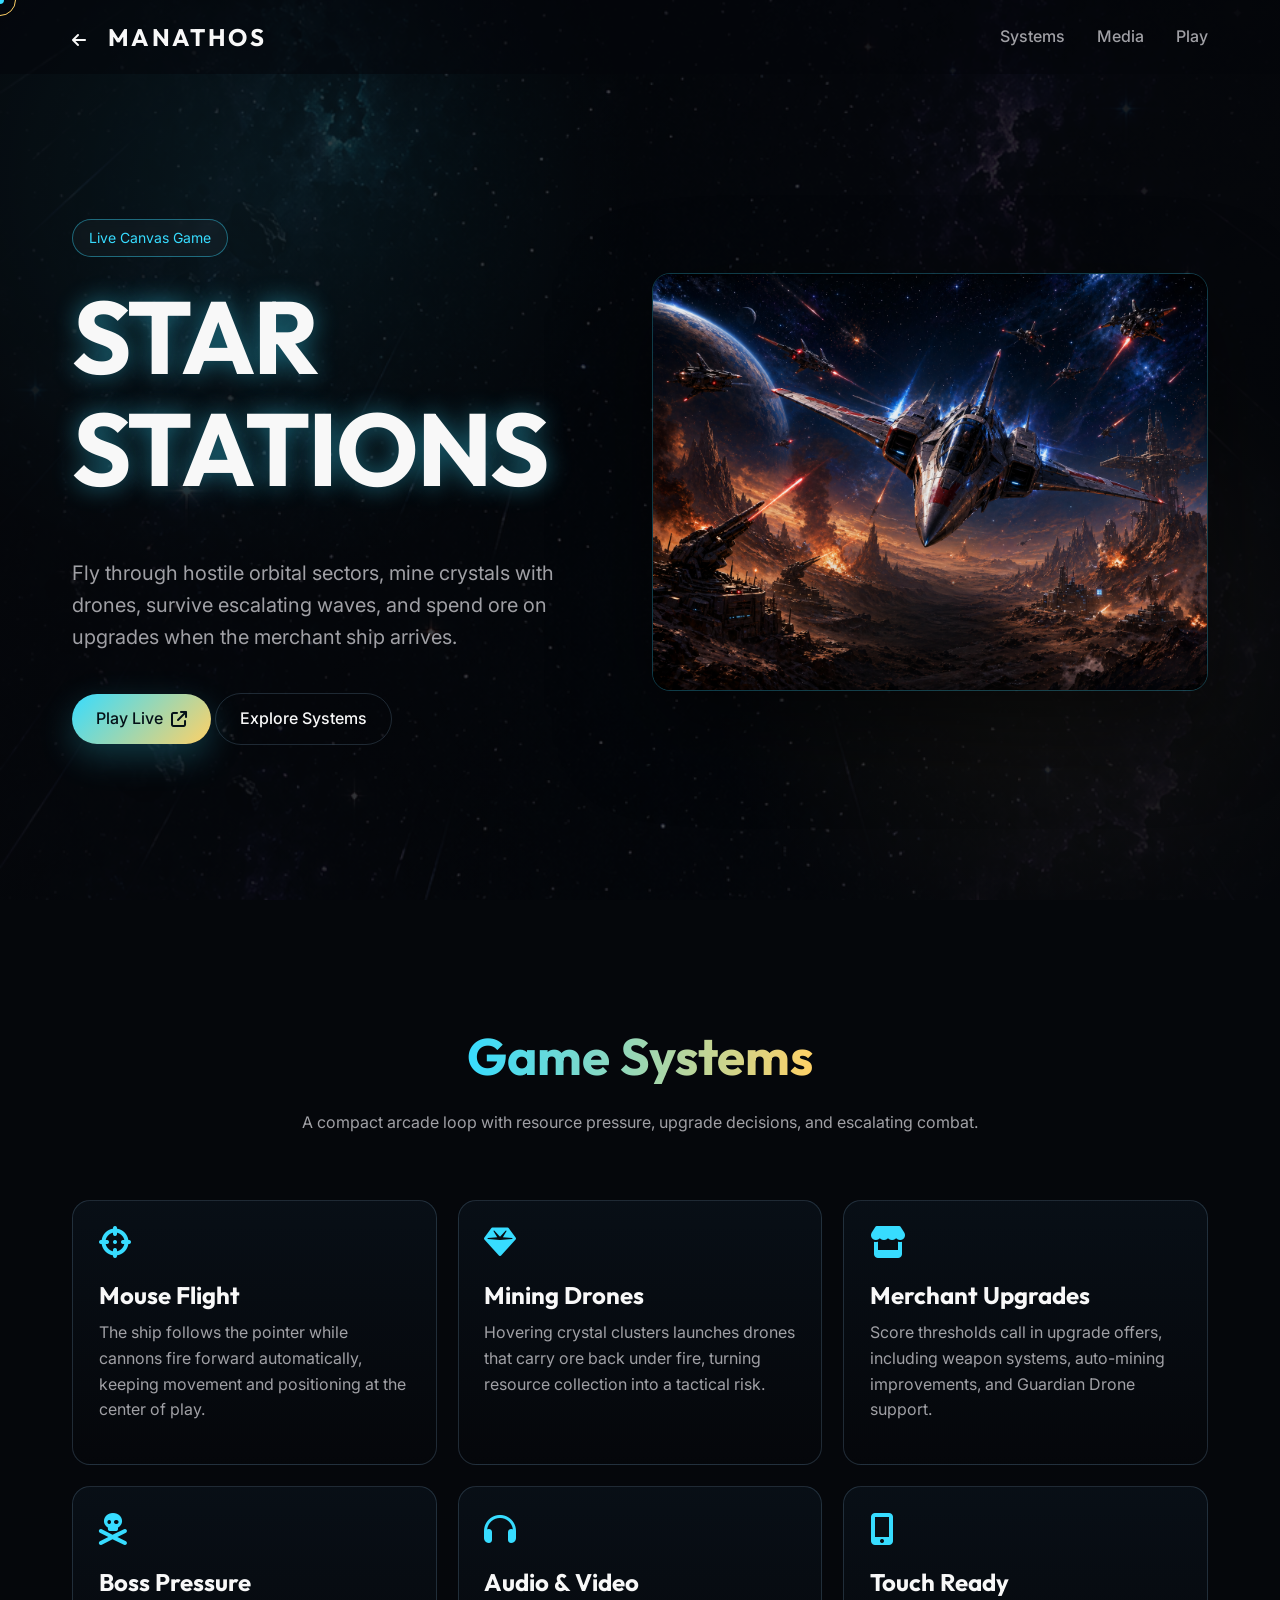
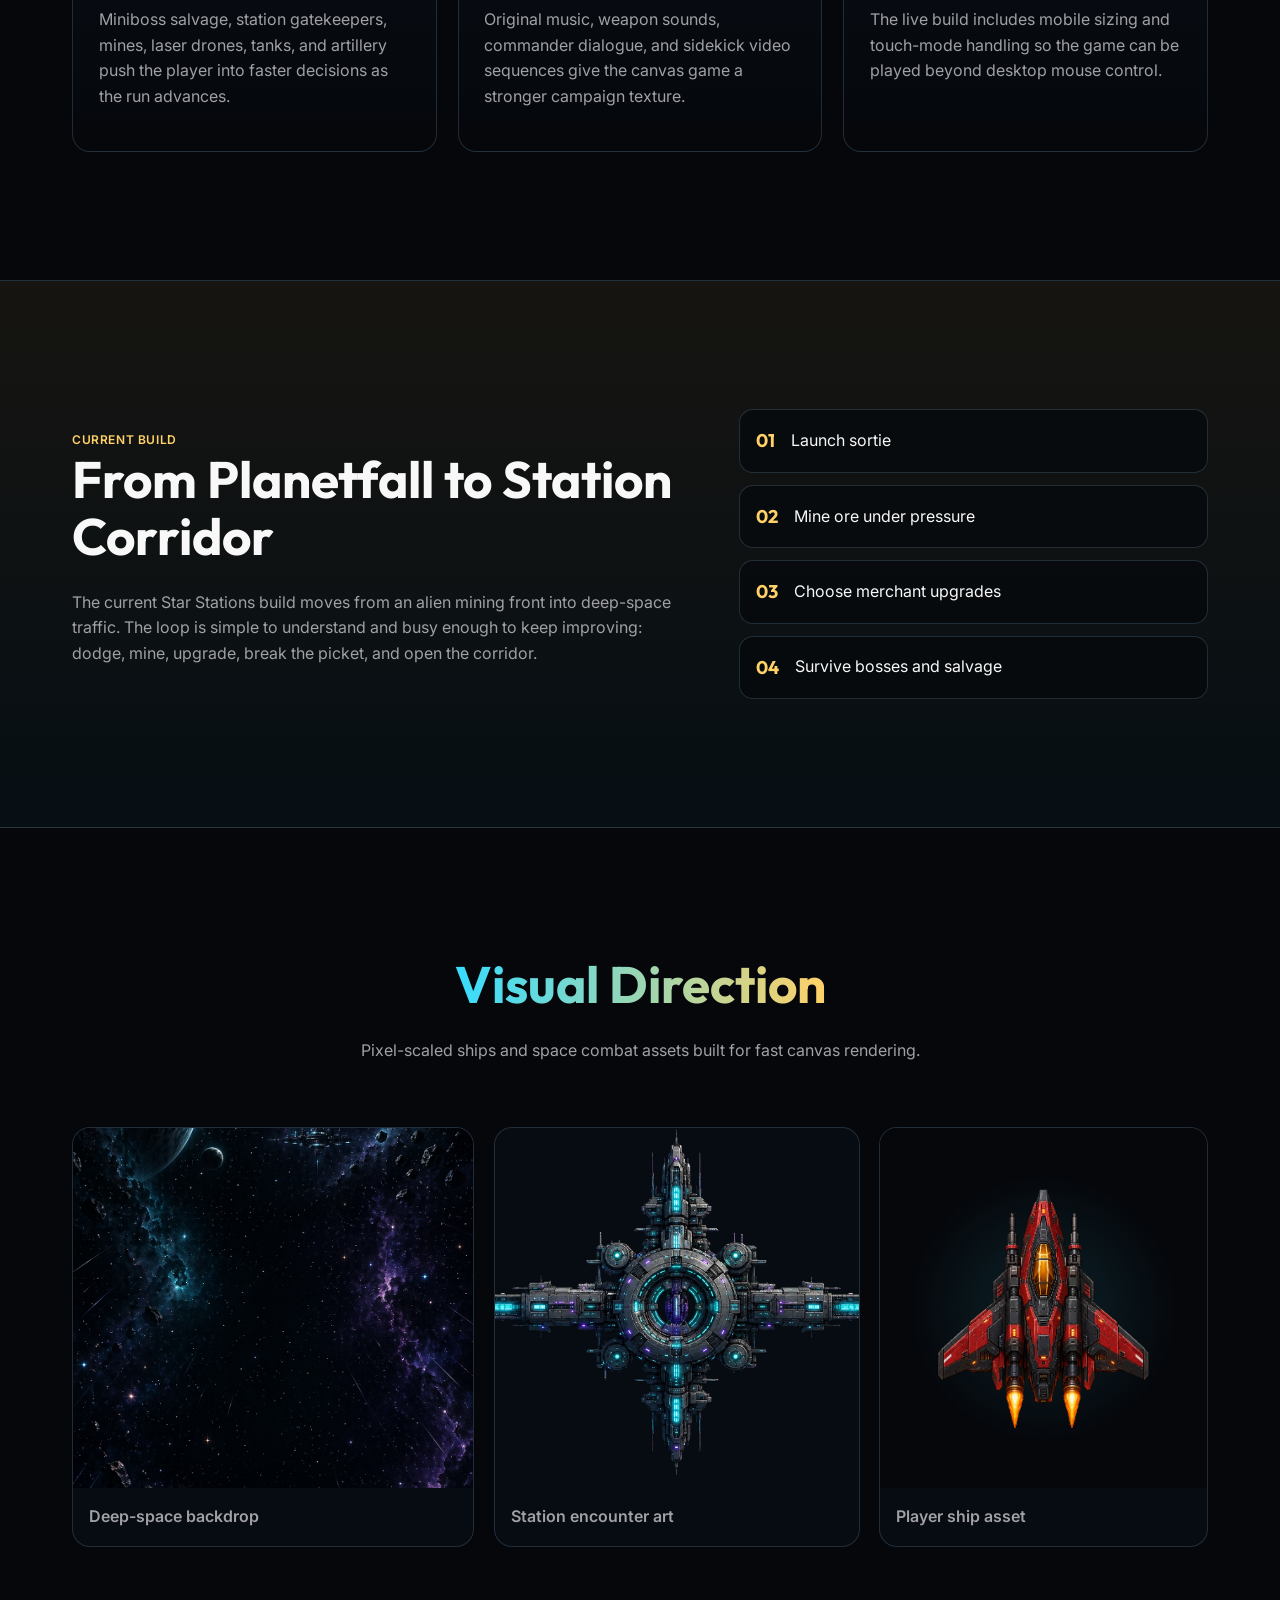
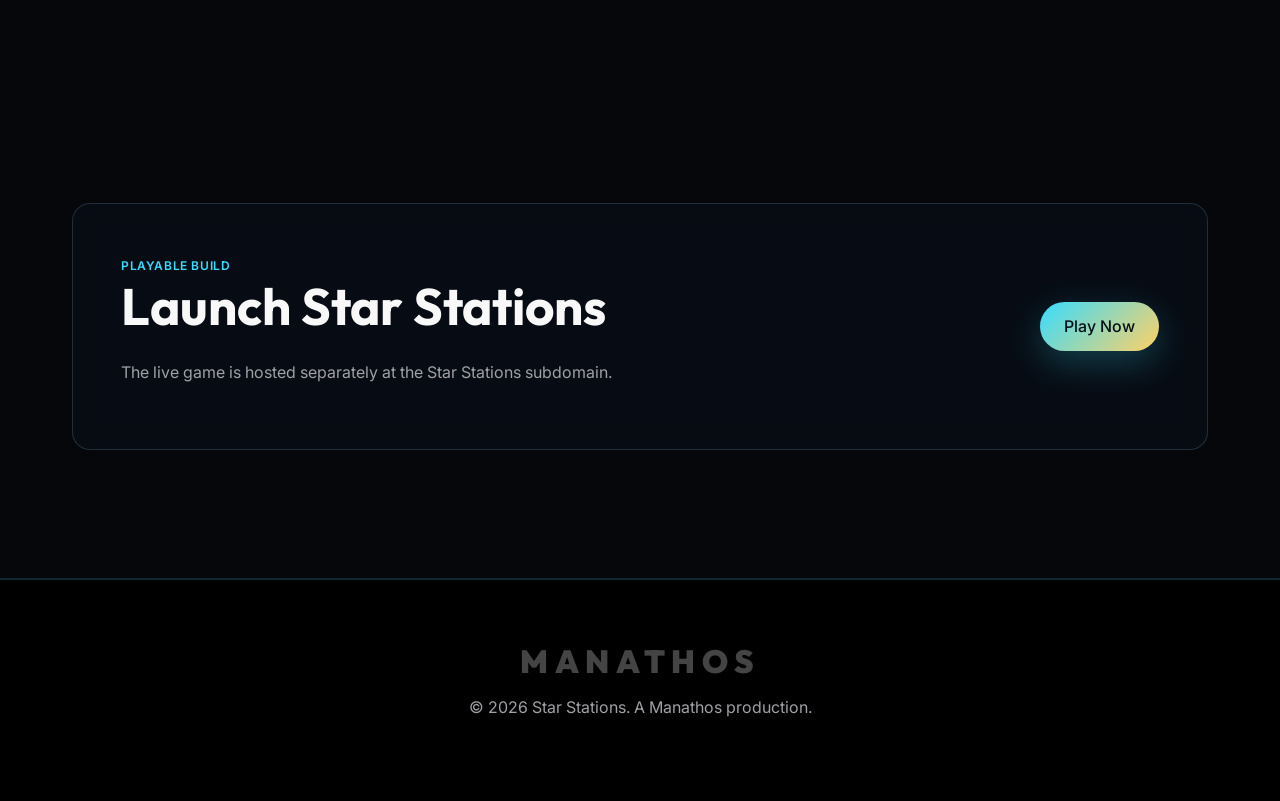
==== star-stations.html @ 642852f8 "Add Star Stations portfolio refresh" ====
<!DOCTYPE html>
<html lang="en" class="theme-starstations">

<head>
    <meta charset="UTF-8">
    <meta name="viewport" content="width=device-width, initial-scale=1.0">
    <title>Star Stations | Manathos Games</title>
    <meta name="description"
        content="Star Stations is a live Manathos canvas game with mouse flight, mining drones, merchant upgrades, boss encounters, and mobile touch support.">

    <link rel="preconnect" href="https://fonts.googleapis.com">
    <link rel="preconnect" href="https://fonts.gstatic.com" crossorigin>
    <link
        href="https://fonts.googleapis.com/css2?family=Inter:wght@300;400;500;600&family=Outfit:wght@300;500;700;900&display=swap"
        rel="stylesheet">

    <link rel="stylesheet" href="style.css">
    <link rel="stylesheet" href="https://cdnjs.cloudflare.com/ajax/libs/font-awesome/6.4.0/css/all.min.css">
</head>

<body class="theme-starstations">
    <div class="cursor-dot" data-cursor-dot></div>
    <div class="cursor-outline" data-cursor-outline></div>

    <div class="background-effects starfield-effects">
        <div class="grid-overlay"></div>
    </div>

    <nav class="navbar animate-drop">
        <div class="container nav-content">
            <a href="index.html" class="logo"><i class="fa-solid fa-arrow-left"
                    style="margin-right: 12px; font-size: 1rem;"></i> MANATHOS</a>
            <ul class="nav-links">
                <li><a href="#systems">Systems</a></li>
                <li><a href="#media">Media</a></li>
                <li><a href="https://star-stations.manathos.com" target="_blank" rel="noopener">Play</a></li>
            </ul>
        </div>
    </nav>

    <main>
        <section class="star-hero">
            <div class="star-hero-bg" aria-hidden="true"></div>
            <div class="container star-hero-layout">
                <div class="star-hero-copy">
                    <span class="badge badge-star animate-fade-in stagger-1">Live Canvas Game</span>
                    <h1 class="animate-fade-in stagger-2">STAR STATIONS</h1>
                    <p class="subtitle animate-fade-in stagger-3">Fly through hostile orbital sectors, mine crystals
                        with drones, survive escalating waves, and spend ore on upgrades when the merchant ship arrives.
                    </p>
                    <div class="cta-group animate-fade-in stagger-4">
                        <a href="https://star-stations.manathos.com" target="_blank" rel="noopener"
                            class="btn btn-primary btn-star">Play Live <i class="fa-solid fa-arrow-up-right-from-square"
                                style="margin-left: 8px;"></i></a>
                        <a href="#systems" class="btn btn-outline">Explore Systems</a>
                    </div>
                </div>
                <div class="star-hero-art animate-fade-in stagger-3">
                    <img src="assets/starstations/main-menu-box-art-4x3.png" alt="Star Stations key art">
                </div>
            </div>
        </section>

        <section id="systems" class="wrapper">
            <div class="container">
                <div class="section-header reveal-up">
                    <h2 class="gradient-text">Game Systems</h2>
                    <p>A compact arcade loop with resource pressure, upgrade decisions, and escalating combat.</p>
                </div>

                <div class="system-grid">
                    <article class="system-card reveal-up">
                        <i class="fa-solid fa-crosshairs"></i>
                        <h3>Mouse Flight</h3>
                        <p>The ship follows the pointer while cannons fire forward automatically, keeping movement and
                            positioning at the center of play.</p>
                    </article>
                    <article class="system-card reveal-up delay-100">
                        <i class="fa-solid fa-gem"></i>
                        <h3>Mining Drones</h3>
                        <p>Hovering crystal clusters launches drones that carry ore back under fire, turning resource
                            collection into a tactical risk.</p>
                    </article>
                    <article class="system-card reveal-up delay-200">
                        <i class="fa-solid fa-store"></i>
                        <h3>Merchant Upgrades</h3>
                        <p>Score thresholds call in upgrade offers, including weapon systems, auto-mining improvements,
                            and Guardian Drone support.</p>
                    </article>
                    <article class="system-card reveal-up">
                        <i class="fa-solid fa-skull-crossbones"></i>
                        <h3>Boss Pressure</h3>
                        <p>Miniboss salvage, station gatekeepers, mines, laser drones, tanks, and artillery push the
                            player into faster decisions as the run advances.</p>
                    </article>
                    <article class="system-card reveal-up delay-100">
                        <i class="fa-solid fa-headphones"></i>
                        <h3>Audio & Video</h3>
                        <p>Original music, weapon sounds, commander dialogue, and sidekick video sequences give the
                            canvas game a stronger campaign texture.</p>
                    </article>
                    <article class="system-card reveal-up delay-200">
                        <i class="fa-solid fa-mobile-screen-button"></i>
                        <h3>Touch Ready</h3>
                        <p>The live build includes mobile sizing and touch-mode handling so the game can be played beyond
                            desktop mouse control.</p>
                    </article>
                </div>
            </div>
        </section>

        <section class="wrapper station-loop">
            <div class="container">
                <div class="loop-layout reveal-up">
                    <div>
                        <span class="project-tag tag-gold">Current Build</span>
                        <h2>From Planetfall to Station Corridor</h2>
                        <p>The current Star Stations build moves from an alien mining front into deep-space traffic.
                            The loop is simple to understand and busy enough to keep improving: dodge, mine, upgrade,
                            break the picket, and open the corridor.</p>
                    </div>
                    <div class="loop-steps">
                        <div><strong>01</strong><span>Launch sortie</span></div>
                        <div><strong>02</strong><span>Mine ore under pressure</span></div>
                        <div><strong>03</strong><span>Choose merchant upgrades</span></div>
                        <div><strong>04</strong><span>Survive bosses and salvage</span></div>
                    </div>
                </div>
            </div>
        </section>

        <section id="media" class="wrapper">
            <div class="container">
                <div class="section-header reveal-up">
                    <h2 class="gradient-text">Visual Direction</h2>
                    <p>Pixel-scaled ships and space combat assets built for fast canvas rendering.</p>
                </div>
                <div class="media-grid">
                    <figure class="media-panel reveal-up">
                        <img src="assets/starstations/level-two-space-background.png" alt="Star Stations space backdrop">
                        <figcaption>Deep-space backdrop</figcaption>
                    </figure>
                    <figure class="media-panel reveal-up delay-100">
                        <img src="assets/starstations/level-two-space-station.png" alt="Star Stations orbital station">
                        <figcaption>Station encounter art</figcaption>
                    </figure>
                    <figure class="media-panel reveal-up delay-200">
                        <img src="assets/starstations/player-ship-assault.png" alt="Star Stations assault ship">
                        <figcaption>Player ship asset</figcaption>
                    </figure>
                </div>
            </div>
        </section>

        <section class="wrapper">
            <div class="container reveal-up">
                <div class="star-cta glass-panel">
                    <div>
                        <span class="project-tag tag-cyan">Playable Build</span>
                        <h2>Launch Star Stations</h2>
                        <p>The live game is hosted separately at the Star Stations subdomain.</p>
                    </div>
                    <a href="https://star-stations.manathos.com" target="_blank" rel="noopener"
                        class="btn btn-primary btn-star">Play Now</a>
                </div>
            </div>
        </section>
    </main>

    <footer class="game-footer star-footer">
        <div class="container text-center">
            <h2 class="glitch-title" data-text="MANATHOS">MANATHOS</h2>
            <p>&copy; 2026 Star Stations. A Manathos production.</p>
        </div>
    </footer>

    <button id="backToTop" class="back-to-top" aria-label="Back to Top">
        <i class="fa-solid fa-arrow-up"></i>
    </button>

    <script src="script.js"></script>
</body>

</html>
---- style.css ----
/* ==========================================
   CSS VARIABLES & DESIGN SYSTEM
   ========================================== */
:root {
    /* Color Palette - Premium Dark Theme */
    --bg-base: #0a0a0c;
    --bg-surface: #13141a;
    --bg-glass: rgba(19, 20, 26, 0.6);
    --border-glass: rgba(255, 255, 255, 0.08);

    --text-main: #f8f8f8;
    --text-muted: #a0a0a5;

    /* Vibrant Gradients & Accents */
    --accent-1: #6366f1;
    /* Indigo */
    --accent-2: #a855f7;
    /* Purple */
    --accent-3: #ec4899;
    /* Pink */

    --gradient-primary: linear-gradient(135deg, var(--accent-1), var(--accent-2));
    --gradient-text: linear-gradient(to right, var(--accent-1), var(--accent-3));

    /* Typography */
    --font-heading: 'Outfit', sans-serif;
    --font-body: 'Inter', sans-serif;

    /* Transitions & Shadows */
    --transition-fast: 0.2s cubic-bezier(0.4, 0, 0.2, 1);
    --transition-smooth: 0.6s cubic-bezier(0.22, 1, 0.36, 1);
    --transition-bounce: 0.8s cubic-bezier(0.34, 1.56, 0.64, 1);

    --shadow-glow: 0 0 30px rgba(99, 102, 241, 0.2);
    --shadow-card: 0 20px 40px rgba(0, 0, 0, 0.4);
}

/* ==========================================
   GAME THEME OVERRIDES (Space Renegades)
   ========================================== */
html.theme-game,
.theme-game body {
    /* Muted Red / Rusted Cyborg Aesthetics */
    --accent-1: #c53030 !important;
    /* Rusted Crimson */
    --accent-2: #9b2c2c !important;
    /* Deep Blood Red */
    --accent-3: #dd6b20 !important;
    /* Burnt Orange */

    --gradient-primary: linear-gradient(135deg, var(--accent-1), var(--accent-2)) !important;
    --gradient-text: linear-gradient(to right, var(--accent-1), var(--accent-3)) !important;
    --shadow-glow: 0 0 20px rgba(197, 48, 48, 0.2) !important;
    /* Muted glow */

    --bg-base: #070303 !important;
    /* Slightly warmer dark background */
    --bg-surface: #0f0505 !important;
    --bg-glass: rgba(15, 5, 5, 0.6) !important;
    /* More transparent */
    --border-glass: rgba(197, 48, 48, 0.15) !important;
}

/* ==========================================
   RESET & BASE STYLES
   ========================================== */
* {
    margin: 0;
    padding: 0;
    box-sizing: border-box;
}

html {
    scroll-behavior: smooth;
    background-color: var(--bg-base);
    color: var(--text-main);
    font-family: var(--font-body);
    font-size: 16px;
    line-height: 1.6;
    overflow-x: hidden;
}

body {
    overflow-x: hidden;
    position: relative;
    min-height: 100vh;
}

img,
svg {
    max-width: 100%;
    display: block;
}

a {
    color: inherit;
    text-decoration: none;
    transition: var(--transition-fast);
}

ul {
    list-style: none;
}

h1,
h2,
h3,
h4,
.logo {
    font-family: var(--font-heading);
    line-height: 1.1;
    margin-bottom: 0.5em;
    font-weight: 700;
}

h1 {
    font-size: clamp(2.5rem, 5vw + 1rem, 5rem);
    letter-spacing: -0.02em;
}

h2 {
    font-size: clamp(2rem, 4vw, 3.5rem);
}

h3 {
    font-size: 1.5rem;
}

p {
    color: var(--text-muted);
    margin-bottom: 1rem;
}

/* ==========================================
   CUSTOM CURSOR
   ========================================== */
@media (pointer: fine) {
    body {
        cursor: none;
        /* Hide default cursor */
    }

    .cursor-dot {
        position: fixed;
        top: 0;
        left: 0;
        width: 8px;
        height: 8px;
        background-color: var(--accent-1);
        border-radius: 50%;
        transform: translate(-50%, -50%);
        pointer-events: none;
        z-index: 9999;
        transition: width 0.2s, height 0.2s, background-color 0.2s;
    }

    .cursor-outline {
        position: fixed;
        top: 0;
        left: 0;
        width: 32px;
        height: 32px;
        border: 1px solid var(--accent-2);
        border-radius: 50%;
        transform: translate(-50%, -50%);
        pointer-events: none;
        z-index: 9998;
        transition: width 0.2s, height 0.2s, background-color 0.2s;
    }

    /* Interactive state triggered via JS */
    .cursor-dot.hovering {
        width: 12px;
        height: 12px;
        background-color: var(--accent-3);
    }

    .cursor-outline.hovering {
        width: 60px;
        height: 60px;
        background-color: rgba(236, 72, 153, 0.1);
        border-color: var(--accent-3);
    }
}

/* ==========================================
   LAYOUT & UTILITIES
   ========================================== */
.container {
    width: 100%;
    max-width: 1200px;
    margin: 0 auto;
    padding: 0 2rem;
}

.wrapper {
    padding: 8rem 0;
}

.gradient-text {
    background: var(--gradient-text);
    -webkit-background-clip: text;
    -webkit-text-fill-color: transparent;
    background-clip: text;
    display: inline-block;
}

.glass-panel {
    background: var(--bg-glass);
    backdrop-filter: blur(12px);
    -webkit-backdrop-filter: blur(12px);
    border: 1px solid var(--border-glass);
    border-radius: 24px;
    padding: 3rem;
}

/* Background Effects */
.background-effects {
    position: fixed;
    top: 0;
    left: 0;
    width: 100vw;
    height: 100vh;
    z-index: -1;
    overflow: hidden;
    pointer-events: none;
}

.glow-orb {
    position: absolute;
    border-radius: 50%;
    filter: blur(100px);
    opacity: 0.15;
    animation: float 20s infinite alternate ease-in-out;
}

.orb-1 {
    top: -10%;
    right: -5%;
    width: 600px;
    height: 600px;
    background: var(--accent-1);
}

.orb-2 {
    bottom: -10%;
    left: -10%;
    width: 800px;
    height: 800px;
    background: var(--accent-3);
    animation-delay: -5s;
}

.grid-overlay {
    position: absolute;
    inset: 0;
    background-image: linear-gradient(var(--border-glass) 1px, transparent 1px),
        linear-gradient(90deg, var(--border-glass) 1px, transparent 1px);
    background-size: 50px 50px;
    opacity: 0.2;
    mask-image: radial-gradient(circle at center, black 0%, transparent 80%);
    -webkit-mask-image: radial-gradient(circle at center, black 0%, transparent 80%);
}

/* ==========================================
   COMPONENTS
   ========================================== */
/* Buttons */
.btn {
    display: inline-flex;
    align-items: center;
    justify-content: center;
    padding: 0.75rem 1.5rem;
    border-radius: 99px;
    font-weight: 500;
    cursor: pointer;
    font-family: var(--font-body);
}

.btn-primary {
    background: var(--gradient-primary);
    color: white;
    border: none;
    position: relative;
    overflow: hidden;
    z-index: 1;
}

.btn-primary::before {
    content: '';
    position: absolute;
    top: 0;
    left: 0;
    right: 0;
    bottom: 0;
    background: linear-gradient(135deg, var(--accent-2), var(--accent-3));
    z-index: -1;
    opacity: 0;
    transition: var(--transition-fast);
}

.btn-primary:hover::before {
    opacity: 1;
}

.btn-primary:hover {
    box-shadow: var(--shadow-glow);
    transform: translateY(-2px);
}

.btn-outline {
    border: 1px solid var(--border-glass);
    background: transparent;
    color: var(--text-main);
}

.btn-outline:hover {
    background: var(--bg-surface);
    border-color: var(--text-muted);
}

.btn-sm {
    padding: 0.5rem 1rem;
    font-size: 0.875rem;
}

.btn-icon {
    width: 44px;
    height: 44px;
    padding: 0;
}

/* Navigation */
.navbar {
    position: fixed;
    top: 0;
    width: 100%;
    z-index: 100;
    padding: 1.5rem 0;
    transition: var(--transition-fast);
}

.navbar.scrolled {
    padding: 1rem 0;
    background: var(--bg-glass);
    backdrop-filter: blur(10px);
    border-bottom: 1px solid var(--border-glass);
}

.nav-content {
    display: flex;
    justify-content: space-between;
    align-items: center;
}

.logo {
    margin: 0;
    font-size: 1.5rem;
    letter-spacing: 0.1em;
}

.nav-links {
    display: flex;
    gap: 2rem;
}

.nav-links a {
    font-weight: 500;
    color: var(--text-muted);
}

.nav-links a:hover {
    color: var(--text-main);
}

/* ==========================================
   SECTIONS
   ========================================== */
/* Hero Section */
.hero {
    min-height: 100vh;
    display: flex;
    flex-direction: column;
    justify-content: center;
    position: relative;
}

.hero-content {
    max-width: 800px;
    position: relative;
    z-index: 10;
}

.badge {
    display: inline-block;
    padding: 0.4rem 1rem;
    border-radius: 99px;
    border: 1px solid var(--border-glass);
    background: rgba(255, 255, 255, 0.03);
    font-size: 0.875rem;
    color: var(--accent-1);
    margin-bottom: 1.5rem;
    backdrop-filter: blur(4px);
}

.subtitle {
    font-size: 1.25rem;
    max-width: 600px;
    margin-bottom: 2.5rem;
}

.scroll-indicator {
    position: absolute;
    bottom: 2rem;
    left: 50%;
    transform: translateX(-50%);
    display: flex;
    flex-direction: column;
    align-items: center;
    gap: 0.5rem;
    color: var(--text-muted);
    font-size: 0.875rem;
}

.mouse {
    width: 24px;
    height: 36px;
    border: 2px solid var(--text-muted);
    border-radius: 12px;
    position: relative;
}

.wheel {
    width: 4px;
    height: 8px;
    background: var(--text-main);
    border-radius: 2px;
    position: absolute;
    top: 4px;
    left: 50%;
    transform: translateX(-50%);
    animation: scroll 1.5s infinite;
}

/* Projects Section */
.section-header {
    margin-bottom: 4rem;
    text-align: center;
}

.projects-grid {
    display: grid;
    grid-template-columns: repeat(auto-fit, minmax(320px, 1fr));
    gap: 2.5rem;
    perspective: 1000px;
    /* Required for 3D flip */
}

/* 3D Flip Card Implementation */
.project-card {
    height: 480px;
    background: transparent;
    cursor: pointer;
    border-radius: 24px;
    outline: none;
}

.card-inner {
    position: relative;
    width: 100%;
    height: 100%;
    text-align: left;
    transition: transform 0.8s cubic-bezier(0.175, 0.885, 0.32, 1.275);
    transform-style: preserve-3d;
    border-radius: 24px;
}

/* Trigger flip on hover or focus */
.project-card:hover .card-inner,
.project-card:focus .card-inner {
    transform: rotateY(180deg);
}

.card-front,
.card-back {
    position: absolute;
    width: 100%;
    height: 100%;
    -webkit-backface-visibility: hidden;
    backface-visibility: hidden;
    border-radius: 24px;
    border: 1px solid var(--border-glass);
    overflow: hidden;
    display: flex;
    flex-direction: column;
}

/* Front Styling */
.card-front {
    background: var(--bg-surface);
}

.card-visual {
    height: 200px;
    display: flex;
    align-items: center;
    justify-content: center;
    font-size: 4rem;
    background: #1a1b23;
    position: relative;
    overflow: hidden;
}

.auto-dash-visual {
    background: linear-gradient(135deg, rgba(99, 102, 241, 0.2), transparent);
    color: var(--accent-1);
}

.space-renegades-visual {
    background: linear-gradient(135deg, rgba(236, 72, 153, 0.2), transparent);
    color: var(--accent-3);
}

.future-visual {
    background: repeating-linear-gradient(45deg, transparent, transparent 10px, rgba(255, 255, 255, 0.02) 10px, rgba(255, 255, 255, 0.02) 20px);
}

.project-tag {
    font-size: 0.75rem;
    text-transform: uppercase;
    letter-spacing: 0.05em;
    color: var(--accent-2);
    font-weight: 600;
}

.card-body {
    padding: 2rem;
    flex-grow: 1;
}

.card-footer {
    padding: 1.5rem 2rem;
    border-top: 1px solid var(--border-glass);
}

.interaction-hint {
    font-size: 0.875rem;
    color: var(--text-muted);
    display: flex;
    align-items: center;
    gap: 0.5rem;
}

/* Back Styling */
.card-back {
    background: linear-gradient(145deg, var(--bg-surface), #1a1b24);
    transform: rotateY(180deg);
    padding: 3rem 2rem;
    justify-content: center;
    align-items: flex-start;
}

.card-back ul {
    margin: 1.5rem 0 2rem;
    display: flex;
    flex-direction: column;
    gap: 1rem;
}

.card-back li {
    display: flex;
    align-items: center;
    gap: 1rem;
    color: var(--text-muted);
}

.card-back li i {
    width: 24px;
    text-align: center;
    color: var(--text-main);
}

/* About Section & Skills */
.about-content {
    display: grid;
    grid-template-columns: 1fr;
    gap: 3rem;
}

@media (min-width: 900px) {
    .about-content {
        grid-template-columns: 1fr 1.2fr;
        align-items: center;
    }
}

.about-text p {
    font-size: 1.125rem;
    margin-bottom: 1.5rem;
    line-height: 1.8;
}

.skills-showcase {
    display: flex;
    flex-direction: column;
    gap: 1.5rem;
}

.skill-track {
    width: 100%;
}

.skill-name {
    display: flex;
    justify-content: space-between;
    margin-bottom: 0.5rem;
    font-weight: 500;
    font-size: 0.875rem;
    color: var(--text-main);
}

.skill-bar {
    width: 100%;
    height: 6px;
    background: var(--bg-surface);
    border-radius: 99px;
    overflow: hidden;
}

.skill-fill {
    height: 100%;
    border-radius: 99px;
    transform-origin: left;
    /* Animation handled by reveal-up classes generally, but we'll add inline widths for now */
}

.ui-fill {
    background: linear-gradient(90deg, var(--accent-1), var(--accent-2));
}

.game-fill {
    background: linear-gradient(90deg, #10b981, #34d399);
}

/* Emerald */
.front-fill {
    background: linear-gradient(90deg, #f59e0b, #fbbf24);
}

/* Amber */
.back-fill {
    background: linear-gradient(90deg, var(--accent-3), #f43f5e);
}

/* Rose */


/* Vision / About */
.vision-grid {
    display: grid;
    grid-template-columns: 1fr;
    gap: 2rem;
    margin-top: 2rem;
}

@media (min-width: 768px) {
    .vision-grid {
        grid-template-columns: 1fr 1fr;
    }
}

.v-col i {
    font-size: 2.5rem;
    color: var(--accent-1);
    margin-bottom: 1rem;
}

/* Footer & Contact Section */
footer {
    padding: 2rem 0 2rem;
    background: #08080a;
    position: relative;
}

.contact-section {
    display: grid;
    grid-template-columns: 1fr;
    gap: 4rem;
    margin-top: -8rem;
    /* Pull up to overlap with the section above */
    margin-bottom: 4rem;
    background: var(--bg-surface);
    /* Force non-transparent background specifically here to block text behind */
    border: 1px solid var(--border-glass);
    box-shadow: 0 25px 50px -12px rgba(0, 0, 0, 0.5);
    z-index: 10;
    position: relative;
}

@media (min-width: 900px) {
    .contact-section {
        grid-template-columns: 1fr 1fr;
    }
}

.contact-info p {
    margin-bottom: 2rem;
}

/* Contact Form Styling */
.contact-form {
    display: flex;
    flex-direction: column;
    gap: 1.5rem;
}

.input-group {
    position: relative;
}

.input-group input,
.input-group textarea {
    width: 100%;
    padding: 1rem 1.25rem;
    background: rgba(255, 255, 255, 0.03);
    border: 1px solid var(--border-glass);
    border-radius: 12px;
    color: var(--text-main);
    font-family: var(--font-body);
    font-size: 1rem;
    transition: var(--transition-fast);
}

.input-group textarea {
    resize: vertical;
    min-height: 120px;
}

.input-group label {
    position: absolute;
    top: 1rem;
    left: 1.25rem;
    color: var(--text-muted);
    pointer-events: none;
    transition: var(--transition-fast);
    background: #13141a;
    /* Match form background to cut through line */
    padding: 0 0.25rem;
}

/* Floating Label Logic */
.input-group input:focus,
.input-group textarea:focus,
.input-group input:not(:placeholder-shown),
.input-group textarea:not(:placeholder-shown) {
    border-color: var(--accent-1);
    outline: none;
    box-shadow: 0 0 0 2px rgba(99, 102, 241, 0.1);
}

.input-group input:focus~label,
.input-group textarea:focus~label,
.input-group input:not(:placeholder-shown)~label,
.input-group textarea:not(:placeholder-shown)~label {
    top: -0.65rem;
    left: 1rem;
    font-size: 0.8rem;
    color: var(--accent-1);
}

.footer-inner-bottom {
    display: flex;
    flex-direction: column;
    gap: 1rem;
    align-items: center;
    text-align: center;
    padding-top: 2rem;
    border-top: 1px solid var(--border-glass);
}

@media (min-width: 768px) {
    .footer-inner-bottom {
        flex-direction: row;
        justify-content: space-between;
        text-align: left;
    }
}

.copyright {
    color: var(--text-muted);
    font-size: 0.875rem;
}


/* ==========================================
   ANIMATIONS & REVEALS
   ========================================== */
@keyframes float {
    0% {
        transform: translate(0, 0);
    }

    100% {
        transform: translate(30px, -50px);
    }
}

@keyframes scroll {
    0% {
        top: 4px;
        opacity: 1;
    }

    100% {
        top: 16px;
        opacity: 0;
    }
}

@keyframes dropDown {
    from {
        transform: translateY(-100%);
        opacity: 0;
    }

    to {
        transform: translateY(0);
        opacity: 1;
    }
}

@keyframes fadeUp {
    from {
        transform: translateY(30px);
        opacity: 0;
    }

    to {
        transform: translateY(0);
        opacity: 1;
    }
}

@keyframes flipUp {
    from {
        transform: perspective(1000px) rotateX(-30deg) translateY(50px);
        opacity: 0;
    }

    to {
        transform: perspective(1000px) rotateX(0) translateY(0);
        opacity: 1;
    }
}

/* Initial Load Animations */
.animate-drop {
    animation: dropDown 0.8s var(--transition-bounce) forwards;
}

.animate-fade-in {
    opacity: 0;
    animation: fadeUp 0.8s var(--transition-smooth) forwards;
}

.stagger-1 {
    animation-delay: 0.2s;
}

.stagger-2 {
    animation-delay: 0.3s;
}

.stagger-3 {
    animation-delay: 0.4s;
}

.stagger-4 {
    animation-delay: 0.5s;
}

.stagger-5 {
    animation-delay: 0.8s;
}

/* Scroll Reveal Classes (applied by JS) */
.reveal-up {
    opacity: 0;
    transform: translateY(40px);
    transition: opacity 0.8s ease-out, transform 0.8s cubic-bezier(0.22, 1, 0.36, 1);
}

.reveal-up.in-view {
    opacity: 1;
    transform: translateY(0);
}

.reveal-flip {
    opacity: 0;
    transform: perspective(1000px) rotateX(-20deg) translateY(40px);
    transition: opacity 0.8s ease-out, transform 0.8s cubic-bezier(0.34, 1.56, 0.64, 1);
    transform-origin: top;
}

.reveal-flip.in-view {
    opacity: 1;
    transform: perspective(1000px) rotateX(0deg) translateY(0);
}

.delay-100 {
    transition-delay: 100ms;
}

.delay-200 {
    transition-delay: 200ms;
}

/* ==========================================
   SPECIFIC PAGE STYLES: SPACE RENEGADES
   ========================================== */
.force-dark {
    opacity: 0.5;
}

.game-nav {
    background: rgba(0, 0, 0, 0.5);
    border-bottom: 1px solid rgba(255, 255, 255, 0.05);
}

.text-glow {
    color: var(--text-main);
    text-shadow: 0 0 10px rgba(225, 29, 72, 0.5);
}

.game-hero {
    background-image: url('assets/space_renegades_splash.jpg');
    background-size: cover;
    background-position: center;
    background-attachment: fixed;
    /* Parallax effect */
    position: relative;
    border-bottom: 2px solid var(--accent-2);
}

.hero-overlay {
    position: absolute;
    inset: 0;
    /* Heavy top gradient to read text over complex art, fade into true black at bottom */
    background: linear-gradient(to bottom, rgba(5, 5, 5, 0.7) 0%, rgba(5, 5, 5, 0.85) 60%, rgba(5, 5, 5, 1) 100%);
    z-index: 1;
}

.game-hero .hero-content {
    z-index: 2;
    display: flex;
    flex-direction: column;
    align-items: center;
    padding-top: 4rem;
}

.badge-game {
    border-color: var(--accent-1);
    color: var(--accent-1);
}

.btn-game.btn-primary {
    box-shadow: 0 5px 20px rgba(225, 29, 72, 0.4);
    font-weight: 700;
    letter-spacing: 1px;
}

.btn-game:hover {
    transform: scale(1.05);
}

.flex-center {
    display: flex;
    justify-content: center;
    width: 100%;
}

.text-center {
    text-align: center;
}

/* Glitch Effect on Title */
.glitch-title {
    position: relative;
    color: var(--text-main);
    font-size: clamp(3rem, 8vw + 1rem, 6rem);
    text-transform: uppercase;
    text-shadow: 0 0 20px rgba(225, 29, 72, 0.8);
    font-weight: 900;
}

.features-grid {
    display: grid;
    grid-template-columns: repeat(auto-fit, minmax(300px, 1fr));
    gap: 2rem;
    margin-top: 4rem;
}

.feature-card {
    padding: 3rem 2rem;
    border-top: 2px solid var(--accent-1);
}

.feature-icon {
    font-size: 2.5rem;
    color: var(--accent-1);
    margin-bottom: 1.5rem;
}

.glass-game {
    background: linear-gradient(180deg, rgba(20, 5, 5, 0.8) 0%, rgba(10, 2, 2, 0.9) 100%);
    backdrop-filter: blur(8px);
    box-shadow: inset 0 1px 0 rgba(255, 255, 255, 0.1), 0 20px 40px rgba(0, 0, 0, 0.8);
}

.gradient-game {
    background: linear-gradient(to right, #fca5a5, var(--accent-1));
    -webkit-background-clip: text;
    background-clip: text;
    color: transparent;
}

.quote-banner {
    padding: 8rem 0;
    background: #030102;
    border-top: 1px solid #1a0505;
    border-bottom: 1px solid #1a0505;
}

.quote-text {
    font-size: clamp(2rem, 4vw, 3rem);
    font-style: italic;
    color: #a0a0a5;
    line-height: 1.4;
}

.alpha-form {
    max-width: 500px;
    margin: 3rem auto 0;
    display: flex;
    flex-direction: column;
    gap: 1rem;
}

.pulse-border {
    animation: pulseBorder 4s infinite;
}

.large-icon {
    font-size: 3rem;
    margin-bottom: 1rem;
    display: block;
}

.glow-icon {
    color: var(--accent-1);
    filter: drop-shadow(0 0 10px var(--accent-2));
}

@keyframes pulseBorder {
    0% {
        border-color: rgba(225, 29, 72, 0.1);
    }

    50% {
        border-color: rgba(225, 29, 72, 0.4);
        box-shadow: 0 0 40px rgba(225, 29, 72, 0.1);
    }

    100% {
        border-color: rgba(225, 29, 72, 0.1);
    }
}

/* Media Carousel Styles */
.carousel-container {
    position: relative;
    width: 100%;
    margin-top: 4rem;
    display: flex;
    flex-direction: column;
    align-items: center;
}

.carousel-viewport {
    width: 100%;
    overflow: hidden;
    padding: 1rem 0;
}

.carousel-track {
    display: flex;
    transition: transform 0.6s cubic-bezier(0.22, 1, 0.36, 1);
    align-items: center;
}

.carousel-slide {
    min-width: 80%;
    margin: 0 10%;
    /* Center the 80% slide by providing 10% margins */
    transition: all 0.6s cubic-bezier(0.22, 1, 0.36, 1);
    opacity: 0.4;
    transform: scale(0.85);
    /* Shrink non-active slides */
    border-radius: 16px;
    overflow: hidden;
    position: relative;
    border: 1px solid var(--border-glass);
    padding: 0;
    cursor: pointer;
}

.carousel-slide.active {
    opacity: 1;
    transform: scale(1);
    box-shadow: var(--shadow-glow);
    z-index: 2;
}

.carousel-slide img {
    width: 100%;
    height: auto;
    object-fit: cover;
    aspect-ratio: 16/9;
}

.media-overlay {
    position: absolute;
    inset: 0;
    background: linear-gradient(to top, rgba(15, 5, 5, 0.9) 0%, transparent 100%);
    display: flex;
    align-items: flex-end;
    padding: 2rem;
    opacity: 0;
    transition: opacity 0.4s ease;
}

.carousel-slide.active:hover .media-overlay,
.carousel-slide.active:focus .media-overlay {
    opacity: 1;
}

.media-overlay span {
    font-weight: 600;
    color: var(--accent-3);
    text-transform: uppercase;
    letter-spacing: 0.1em;
    font-size: 0.875rem;
    text-shadow: 0 0 10px rgba(0, 0, 0, 0.8);
}

/* Carousel Controls */
.carousel-btn {
    position: absolute;
    top: 40%;
    transform: translateY(-50%);
    background: var(--bg-glass);
    border: 1px solid var(--border-glass);
    color: var(--accent-text);
    width: 50px;
    height: 50px;
    border-radius: 50%;
    display: flex;
    justify-content: center;
    align-items: center;
    font-size: 1.25rem;
    cursor: pointer;
    z-index: 10;
    transition: all var(--transition-fast);
}

.carousel-btn:hover {
    background: var(--accent-1);
    border-color: var(--accent-1);
    color: white;
    box-shadow: var(--shadow-glow);
}

.prev-btn {
    left: 1rem;
}

.next-btn {
    right: 1rem;
}

@media (min-width: 768px) {
    .prev-btn {
        left: -3rem;
    }

    .next-btn {
        right: -3rem;
    }
}

.carousel-dots {
    display: flex;
    gap: 0.5rem;
    margin-top: 2rem;
}

.dot {
    width: 10px;
    height: 10px;
    border-radius: 50%;
    background: var(--border-glass);
    cursor: pointer;
    transition: all var(--transition-fast);
}

.dot.active {
    background: var(--accent-1);
    transform: scale(1.3);
    box-shadow: 0 0 10px rgba(197, 48, 48, 0.5);
}

.game-footer {
    padding: 4rem 0;
    background: #000;
    border-top: 2px solid #1a0505;
}

.game-footer .glitch-title {
    font-size: 2rem;
    letter-spacing: 0.2em;
    text-shadow: none;
    color: #444;
    margin-bottom: 1rem;
}

.disclaimer {
    font-size: 0.75rem;
    color: #444;
    margin-top: 2rem;
}

/* ==========================================
   APP THEME OVERRIDES (Auto Dash)
   ========================================== */
html.theme-app,
.theme-app body {
    /* Fast / Clean / Cyber Aesthetics */
    --accent-1: #06b6d4 !important;
    /* Cyan */
    --accent-2: #3b82f6 !important;
    /* Electric Blue */
    --accent-3: #10b981 !important;
    /* Mint Green */

    --gradient-primary: linear-gradient(135deg, var(--accent-1), var(--accent-2)) !important;
    --gradient-text: linear-gradient(to right, var(--accent-1), var(--accent-3)) !important;
    --shadow-glow: 0 0 25px rgba(6, 182, 212, 0.25) !important;

    --bg-base: #03080e !important;
    /* Deep navy/black */
    --bg-surface: #060e18 !important;
    --bg-glass: rgba(10, 20, 35, 0.6) !important;
    --border-glass: rgba(6, 182, 212, 0.15) !important;
}

.badge-app {
    border-color: var(--accent-1);
    color: var(--accent-1);
}

.btn-app.btn-primary {
    box-shadow: 0 5px 20px rgba(6, 182, 212, 0.3);
    font-weight: 600;
}

.btn-app:hover {
    transform: translateY(-2px);
    box-shadow: 0 8px 25px rgba(6, 182, 212, 0.5);
}

.glass-app {
    background: linear-gradient(180deg, rgba(15, 30, 50, 0.7) 0%, rgba(5, 15, 25, 0.85) 100%);
    backdrop-filter: blur(12px);
    border: 1px solid var(--border-glass);
    box-shadow: inset 0 1px 0 rgba(255, 255, 255, 0.05), 0 15px 35px rgba(0, 0, 0, 0.4);
}

.text-app {
    color: var(--accent-1);
}

.gradient-app {
    background: linear-gradient(to right, #67e8f9, var(--accent-2));
    -webkit-background-clip: text;
    background-clip: text;
    color: transparent;
}

/* Auto Dash Hero Specifics */
.app-hero {
    padding-top: 12rem;
    padding-bottom: 6rem;
    overflow: hidden;
    position: relative;
    background: radial-gradient(circle at top right, rgba(6, 182, 212, 0.1), transparent 50%),
        radial-gradient(circle at bottom left, rgba(59, 130, 246, 0.1), transparent 50%);
}

.app-hero-layout {
    display: flex;
    align-items: center;
    justify-content: space-between;
    gap: 4rem;
}

.app-hero-layout .hero-content {
    flex: 1;
    max-width: 600px;
    text-align: left;
    display: flex;
    flex-direction: column;
    align-items: flex-start;
}

.app-mockup-container {
    flex: 1;
    position: relative;
    perspective: 1000px;
}

.floating-mockup {
    border-radius: 12px;
    padding: 0.5rem;
    transform: rotateY(-15deg) rotateX(5deg);
    transition: transform var(--transition-bounce);
    animation: floatingMockup 6s ease-in-out infinite;
    z-index: 2;
}

.floating-mockup:hover {
    transform: rotateY(0deg) rotateX(0deg) scale(1.05);
}

.mockup-img {
    width: 100%;
    height: auto;
    border-radius: 8px;
    display: block;
}

.mockup-glow {
    position: absolute;
    top: 50%;
    left: 50%;
    width: 80%;
    height: 80%;
    transform: translate(-50%, -50%);
    background: var(--accent-1);
    filter: blur(80px);
    opacity: 0.3;
    z-index: 1;
    animation: pulseBorder 4s infinite;
}

@keyframes floatingMockup {

    0%,
    100% {
        transform: translateY(0) rotateY(-15deg) rotateX(5deg);
    }

    50% {
        transform: translateY(-20px) rotateY(-12deg) rotateX(3deg);
    }
}

.bg-alt {
    background-color: var(--bg-surface);
    border-top: 1px solid var(--border-glass);
    border-bottom: 1px solid var(--border-glass);
}

.app-icon {
    font-size: 2.5rem;
    color: var(--accent-1);
    margin-bottom: 1.5rem;
    filter: drop-shadow(0 0 10px rgba(6, 182, 212, 0.4));
}

@media (max-width: 968px) {
    .app-hero-layout {
        flex-direction: column;
        text-align: center;
    }

    .app-hero-layout .hero-content {
        align-items: center;
    }

    .download-banner {
        flex-direction: column;
        text-align: center;
        gap: 2rem;
    }
}

/* ==========================================
   BACK TO TOP BUTTON
   ========================================== */
.back-to-top {
    position: fixed;
    bottom: 2rem;
    right: 2rem;
    width: 50px;
    height: 50px;
    border-radius: 50%;
    background: var(--bg-glass);
    border: 1px solid var(--border-glass);
    color: var(--text-primary);
    font-size: 1.2rem;
    display: flex;
    justify-content: center;
    align-items: center;
    cursor: pointer;
    z-index: 100;
    opacity: 0;
    visibility: hidden;
    transform: translateY(20px);
    transition: all 0.4s cubic-bezier(0.22, 1, 0.36, 1);
    box-shadow: 0 5px 15px rgba(0, 0, 0, 0.5);
}

.back-to-top.visible {
    opacity: 1;
    visibility: visible;
    transform: translateY(0);
}

.back-to-top:hover {
    background: var(--accent-1);
    border-color: var(--accent-1);
    color: white;
    box-shadow: var(--shadow-glow);
    transform: translateY(0) scale(1.1);
}

@media (max-width: 768px) {
    .back-to-top {
        bottom: 1rem;
        right: 1rem;
        width: 45px;
        height: 45px;
    }
}

/* ==========================================
   MANATHOS PORTFOLIO REFRESH
   ========================================== */
:root {
    --accent-cyan: #37dcff;
    --accent-gold: #ffd166;
    --accent-mint: #10b981;
    --radius-card: 18px;
}

.hero-refresh {
    min-height: 100vh;
    padding-top: 10rem;
    padding-bottom: 5rem;
}

.hero-layout {
    display: grid;
    grid-template-columns: minmax(0, 1.05fr) minmax(320px, 0.95fr);
    gap: clamp(3rem, 6vw, 6rem);
    align-items: center;
}

.hero-refresh .hero-content {
    max-width: 760px;
}

.hero-refresh .animate-fade-in,
.star-hero .animate-fade-in {
    opacity: 1;
    animation: none;
}

.hero-refresh h1 {
    max-width: 820px;
    font-size: clamp(2.8rem, 4vw + 0.5rem, 4.4rem);
    text-wrap: balance;
}

.hero-proof {
    display: flex;
    flex-wrap: wrap;
    gap: 0.75rem;
    margin-top: 2rem;
}

.hero-proof span,
.project-meta span {
    display: inline-flex;
    align-items: center;
    min-height: 32px;
    padding: 0.35rem 0.75rem;
    border: 1px solid var(--border-glass);
    border-radius: 999px;
    color: var(--text-muted);
    background: rgba(255, 255, 255, 0.035);
    font-size: 0.82rem;
}

.hero-proof strong {
    color: var(--text-main);
    margin-right: 0.25rem;
}

.hero-showcase {
    position: relative;
    display: block;
    overflow: hidden;
    border: 1px solid rgba(55, 220, 255, 0.22);
    border-radius: var(--radius-card);
    background: #070b12;
    box-shadow: 0 28px 80px rgba(0, 0, 0, 0.45), 0 0 70px rgba(55, 220, 255, 0.11);
    transform: rotate(1.25deg);
}

.hero-showcase:hover {
    transform: translateY(-4px) rotate(0deg);
    border-color: rgba(55, 220, 255, 0.5);
}

.hero-showcase img {
    width: 100%;
    aspect-ratio: 4 / 3;
    object-fit: cover;
}

.showcase-caption {
    position: absolute;
    left: 1rem;
    right: 1rem;
    bottom: 1rem;
    display: flex;
    justify-content: space-between;
    align-items: center;
    gap: 1rem;
    padding: 0.85rem 1rem;
    border: 1px solid rgba(255, 255, 255, 0.12);
    border-radius: 14px;
    background: rgba(5, 9, 14, 0.78);
    backdrop-filter: blur(10px);
}

.showcase-caption span {
    color: var(--accent-cyan);
    font-size: 0.78rem;
    font-weight: 700;
    text-transform: uppercase;
    letter-spacing: 0.08em;
}

.showcase-caption strong {
    font-family: var(--font-heading);
    font-size: 1.1rem;
}

.portfolio-grid {
    display: grid;
    grid-template-columns: repeat(3, minmax(0, 1fr));
    gap: 1.6rem;
}

.portfolio-card {
    display: flex;
    flex-direction: column;
    min-height: 100%;
    overflow: hidden;
    border: 1px solid var(--border-glass);
    border-radius: var(--radius-card);
    background: linear-gradient(180deg, rgba(19, 20, 26, 0.94), rgba(10, 10, 12, 0.96));
    box-shadow: var(--shadow-card);
}

.portfolio-card-featured {
    border-color: rgba(55, 220, 255, 0.24);
}

.portfolio-visual {
    position: relative;
    display: block;
    overflow: hidden;
    background: #080b12;
}

.portfolio-visual img {
    width: 100%;
    aspect-ratio: 16 / 10;
    object-fit: cover;
    transition: transform 0.55s cubic-bezier(0.22, 1, 0.36, 1);
}

.portfolio-card:hover .portfolio-visual img {
    transform: scale(1.045);
}

.portfolio-body {
    display: flex;
    flex: 1;
    flex-direction: column;
    padding: 1.4rem;
}

.portfolio-body h3 {
    margin-top: 0.4rem;
    font-size: 1.6rem;
}

.portfolio-body p {
    flex: 1;
    margin-bottom: 1.3rem;
}

.project-meta {
    display: flex;
    flex-wrap: wrap;
    gap: 0.45rem;
    margin-bottom: 1.3rem;
}

.portfolio-actions,
.contact-actions {
    display: flex;
    flex-wrap: wrap;
    gap: 0.75rem;
}

.tag-cyan {
    color: var(--accent-cyan);
}

.tag-blue {
    color: #60a5fa;
}

.tag-rose {
    color: #fb7185;
}

.tag-gold {
    color: var(--accent-gold);
}

.refresh-panel {
    border-radius: var(--radius-card);
    padding: clamp(2rem, 5vw, 3rem);
}

.capability-list {
    display: grid;
    grid-template-columns: repeat(2, minmax(0, 1fr));
    gap: 1rem;
}

.capability-list div {
    display: flex;
    align-items: center;
    gap: 0.85rem;
    min-height: 64px;
    padding: 1rem;
    border: 1px solid var(--border-glass);
    border-radius: 14px;
    background: rgba(255, 255, 255, 0.035);
}

.capability-list i {
    color: var(--accent-cyan);
    font-size: 1.2rem;
}

.contact-section.refresh-panel {
    margin-top: -5rem;
    align-items: center;
}

.contact-actions {
    justify-content: flex-start;
    align-content: center;
}

.contact-actions .btn {
    gap: 0.55rem;
}

/* ==========================================
   STAR STATIONS PAGE
   ========================================== */
html.theme-starstations,
.theme-starstations body {
    --accent-1: #37dcff !important;
    --accent-2: #ffd166 !important;
    --accent-3: #73ffdc !important;
    --gradient-primary: linear-gradient(135deg, var(--accent-1), var(--accent-2)) !important;
    --gradient-text: linear-gradient(to right, var(--accent-1), var(--accent-2)) !important;
    --shadow-glow: 0 0 30px rgba(55, 220, 255, 0.25) !important;
    --bg-base: #05070b !important;
    --bg-surface: #091018 !important;
    --bg-glass: rgba(9, 16, 24, 0.72) !important;
    --border-glass: rgba(130, 170, 200, 0.22) !important;
}

.theme-starstations .navbar {
    background: rgba(5, 7, 11, 0.56);
}

.starfield-effects .grid-overlay {
    opacity: 0.12;
    mask-image: linear-gradient(to bottom, black, transparent);
    -webkit-mask-image: linear-gradient(to bottom, black, transparent);
}

.star-hero {
    position: relative;
    min-height: 100vh;
    display: flex;
    align-items: center;
    overflow: hidden;
    padding: 9rem 0 5rem;
    background: radial-gradient(circle at 18% 20%, rgba(55, 220, 255, 0.12), transparent 32%),
        radial-gradient(circle at 82% 72%, rgba(255, 209, 102, 0.09), transparent 28%),
        #05070b;
}

.star-hero-bg {
    position: absolute;
    inset: 0;
    background-image: linear-gradient(90deg, rgba(5, 7, 11, 0.88), rgba(5, 7, 11, 0.32), rgba(5, 7, 11, 0.92)),
        url('assets/starstations/level-two-space-background.png');
    background-size: cover;
    background-position: center;
    opacity: 0.42;
}

.star-hero-layout {
    position: relative;
    z-index: 2;
    display: grid;
    grid-template-columns: minmax(0, 0.95fr) minmax(320px, 1.05fr);
    gap: clamp(3rem, 6vw, 6rem);
    align-items: center;
}

.star-hero-copy h1 {
    font-size: clamp(3.5rem, 8vw, 8rem);
    text-transform: uppercase;
    text-shadow: 0 0 24px rgba(55, 220, 255, 0.45);
}

.badge-star {
    border-color: rgba(55, 220, 255, 0.42);
    color: var(--accent-cyan);
}

.btn-star.btn-primary {
    color: #041017;
    background: linear-gradient(135deg, var(--accent-cyan), var(--accent-gold));
    box-shadow: 0 12px 35px rgba(55, 220, 255, 0.24);
}

.star-hero-art {
    border: 1px solid rgba(55, 220, 255, 0.25);
    border-radius: var(--radius-card);
    overflow: hidden;
    box-shadow: 0 30px 90px rgba(0, 0, 0, 0.5);
}

.star-hero-art img {
    width: 100%;
    aspect-ratio: 4 / 3;
    object-fit: cover;
}

.system-grid {
    display: grid;
    grid-template-columns: repeat(3, minmax(0, 1fr));
    gap: 1.3rem;
}

.system-card {
    min-height: 260px;
    padding: 1.6rem;
    border: 1px solid var(--border-glass);
    border-radius: var(--radius-card);
    background: linear-gradient(180deg, rgba(9, 16, 24, 0.92), rgba(5, 7, 11, 0.96));
}

.system-card i {
    color: var(--accent-cyan);
    font-size: 2rem;
    margin-bottom: 1.5rem;
}

.station-loop {
    background: linear-gradient(180deg, rgba(255, 209, 102, 0.07), rgba(55, 220, 255, 0.04));
    border-top: 1px solid var(--border-glass);
    border-bottom: 1px solid var(--border-glass);
}

.loop-layout {
    display: grid;
    grid-template-columns: minmax(0, 0.9fr) minmax(280px, 0.7fr);
    gap: clamp(2rem, 5vw, 5rem);
    align-items: center;
}

.loop-steps {
    display: grid;
    gap: 0.75rem;
}

.loop-steps div {
    display: flex;
    align-items: center;
    gap: 1rem;
    padding: 1rem;
    border: 1px solid var(--border-glass);
    border-radius: 14px;
    background: rgba(5, 7, 11, 0.58);
}

.loop-steps strong {
    color: var(--accent-gold);
    font-family: var(--font-heading);
    font-size: 1.15rem;
}

.media-grid {
    display: grid;
    grid-template-columns: 1.1fr 1fr 0.9fr;
    gap: 1.2rem;
    align-items: stretch;
}

.media-panel {
    overflow: hidden;
    border: 1px solid var(--border-glass);
    border-radius: var(--radius-card);
    background: #070b12;
}

.media-panel img {
    width: 100%;
    height: 360px;
    object-fit: cover;
}

.media-panel:nth-child(1) img {
    object-position: center 28%;
}

.media-panel:nth-child(3) img {
    object-fit: contain;
    padding: 2rem;
    background: radial-gradient(circle at center, rgba(55, 220, 255, 0.13), transparent 55%), #05070b;
}

.media-panel figcaption {
    padding: 1rem;
    color: var(--text-muted);
    font-weight: 600;
}

.star-cta {
    display: flex;
    justify-content: space-between;
    align-items: center;
    gap: 2rem;
    padding: clamp(2rem, 5vw, 3rem);
    border-radius: var(--radius-card);
}

.star-footer {
    border-top-color: rgba(55, 220, 255, 0.18);
}

@media (max-width: 900px) {
    .hero-layout,
    .star-hero-layout {
        grid-template-columns: 1fr;
    }

    .hero-showcase {
        max-width: 640px;
        transform: none;
    }

    .portfolio-grid,
    .system-grid {
        grid-template-columns: repeat(2, minmax(0, 1fr));
    }

    .media-grid {
        grid-template-columns: 1fr;
    }
}

@media (max-width: 768px) {
    .navbar {
        padding: 1rem 0;
    }

    .nav-content {
        gap: 1rem;
    }

    .nav-links {
        gap: 1rem;
        font-size: 0.9rem;
    }

    .hero-refresh,
    .star-hero {
        min-height: auto;
        padding-top: 8rem;
    }

    .hero-proof {
        align-items: stretch;
    }

    .hero-proof span {
        flex: 1 1 100%;
    }

    .portfolio-grid,
    .system-grid,
    .capability-list,
    .loop-layout {
        grid-template-columns: 1fr;
    }

    .portfolio-card,
    .system-card,
    .refresh-panel {
        border-radius: 14px;
    }

    .star-hero-copy h1 {
        font-size: clamp(3rem, 16vw, 4.8rem);
    }

    .star-cta,
    .contact-section.refresh-panel {
        flex-direction: column;
        align-items: flex-start;
    }

    .contact-actions .btn,
    .portfolio-actions .btn,
    .star-cta .btn {
        width: 100%;
        justify-content: center;
    }
}

@media (max-width: 540px) {
    .container {
        padding: 0 1rem;
    }

    .nav-content {
        align-items: flex-start;
        flex-direction: column;
    }

    .hero-refresh h1 {
        font-size: clamp(2.65rem, 14vw, 4rem);
    }

    .showcase-caption {
        position: static;
        border-width: 1px 0 0;
        border-radius: 0;
    }

    .media-panel img {
        height: 280px;
    }
}
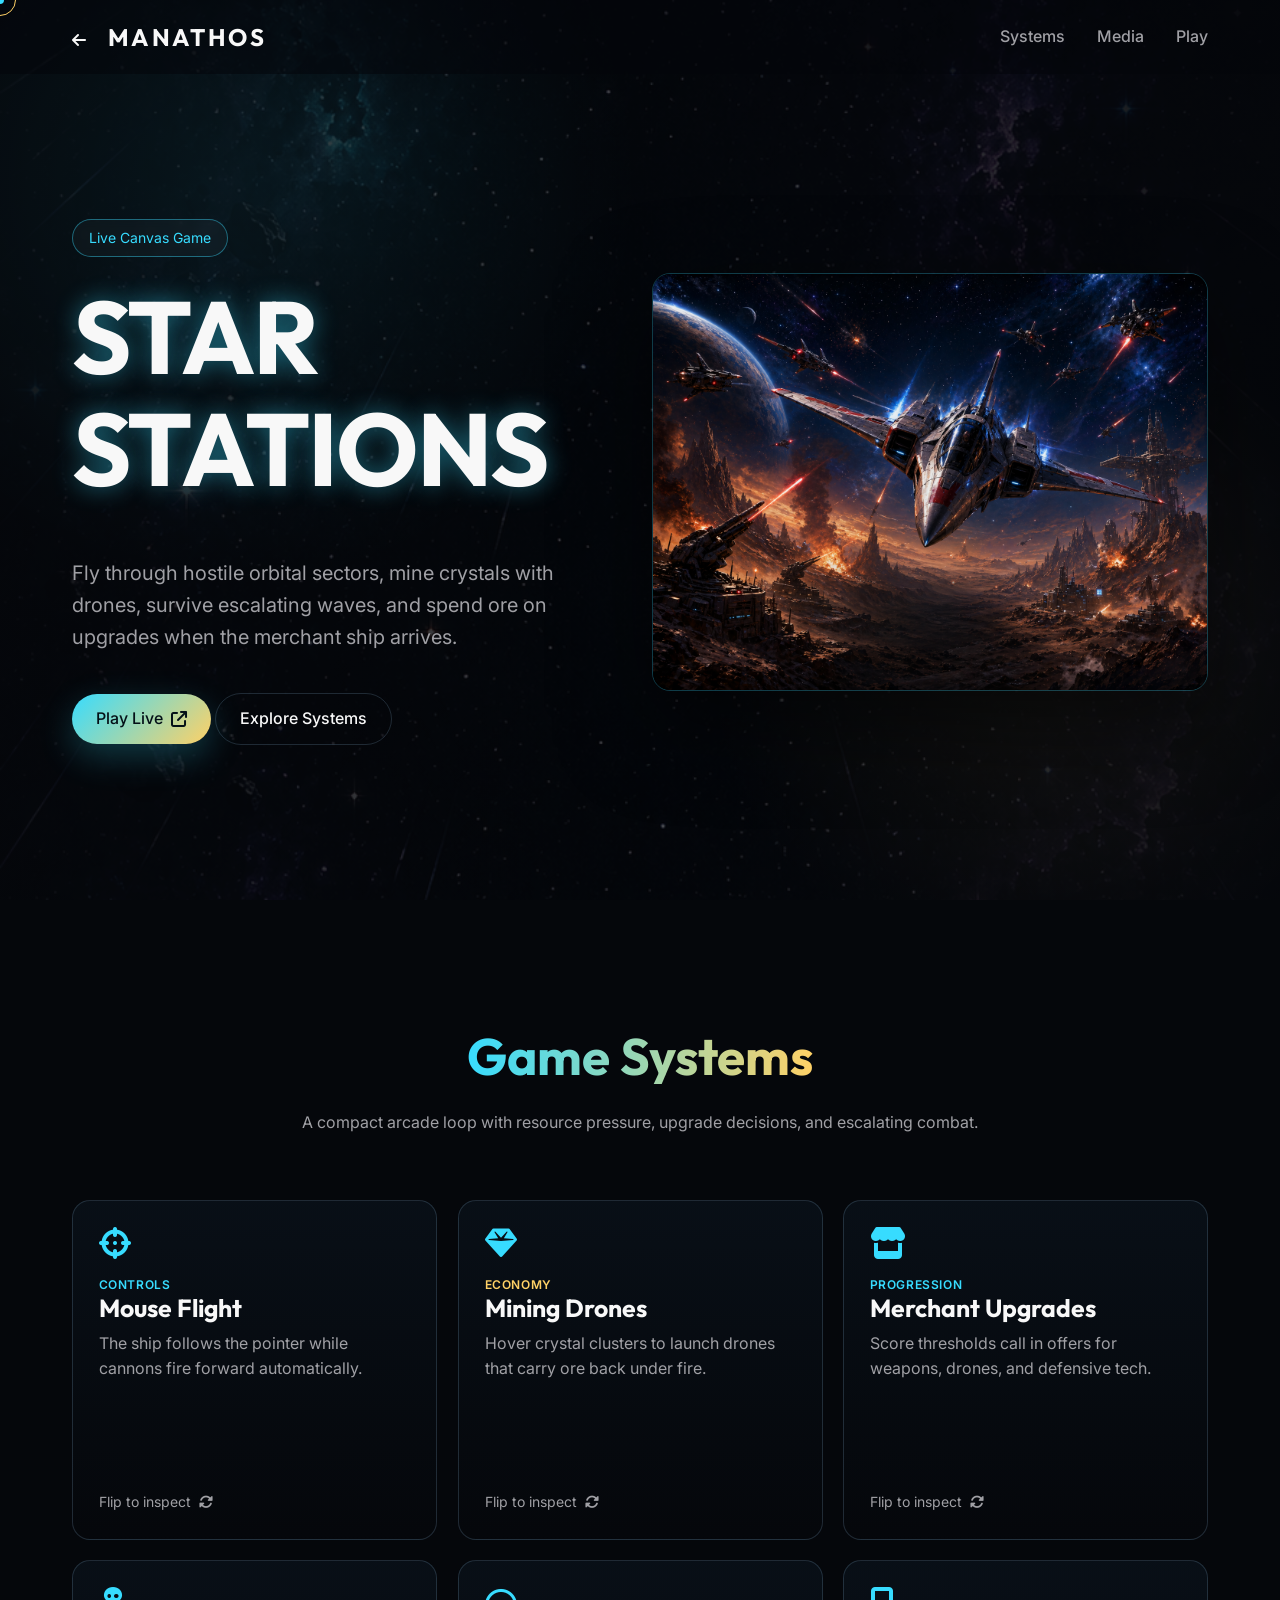
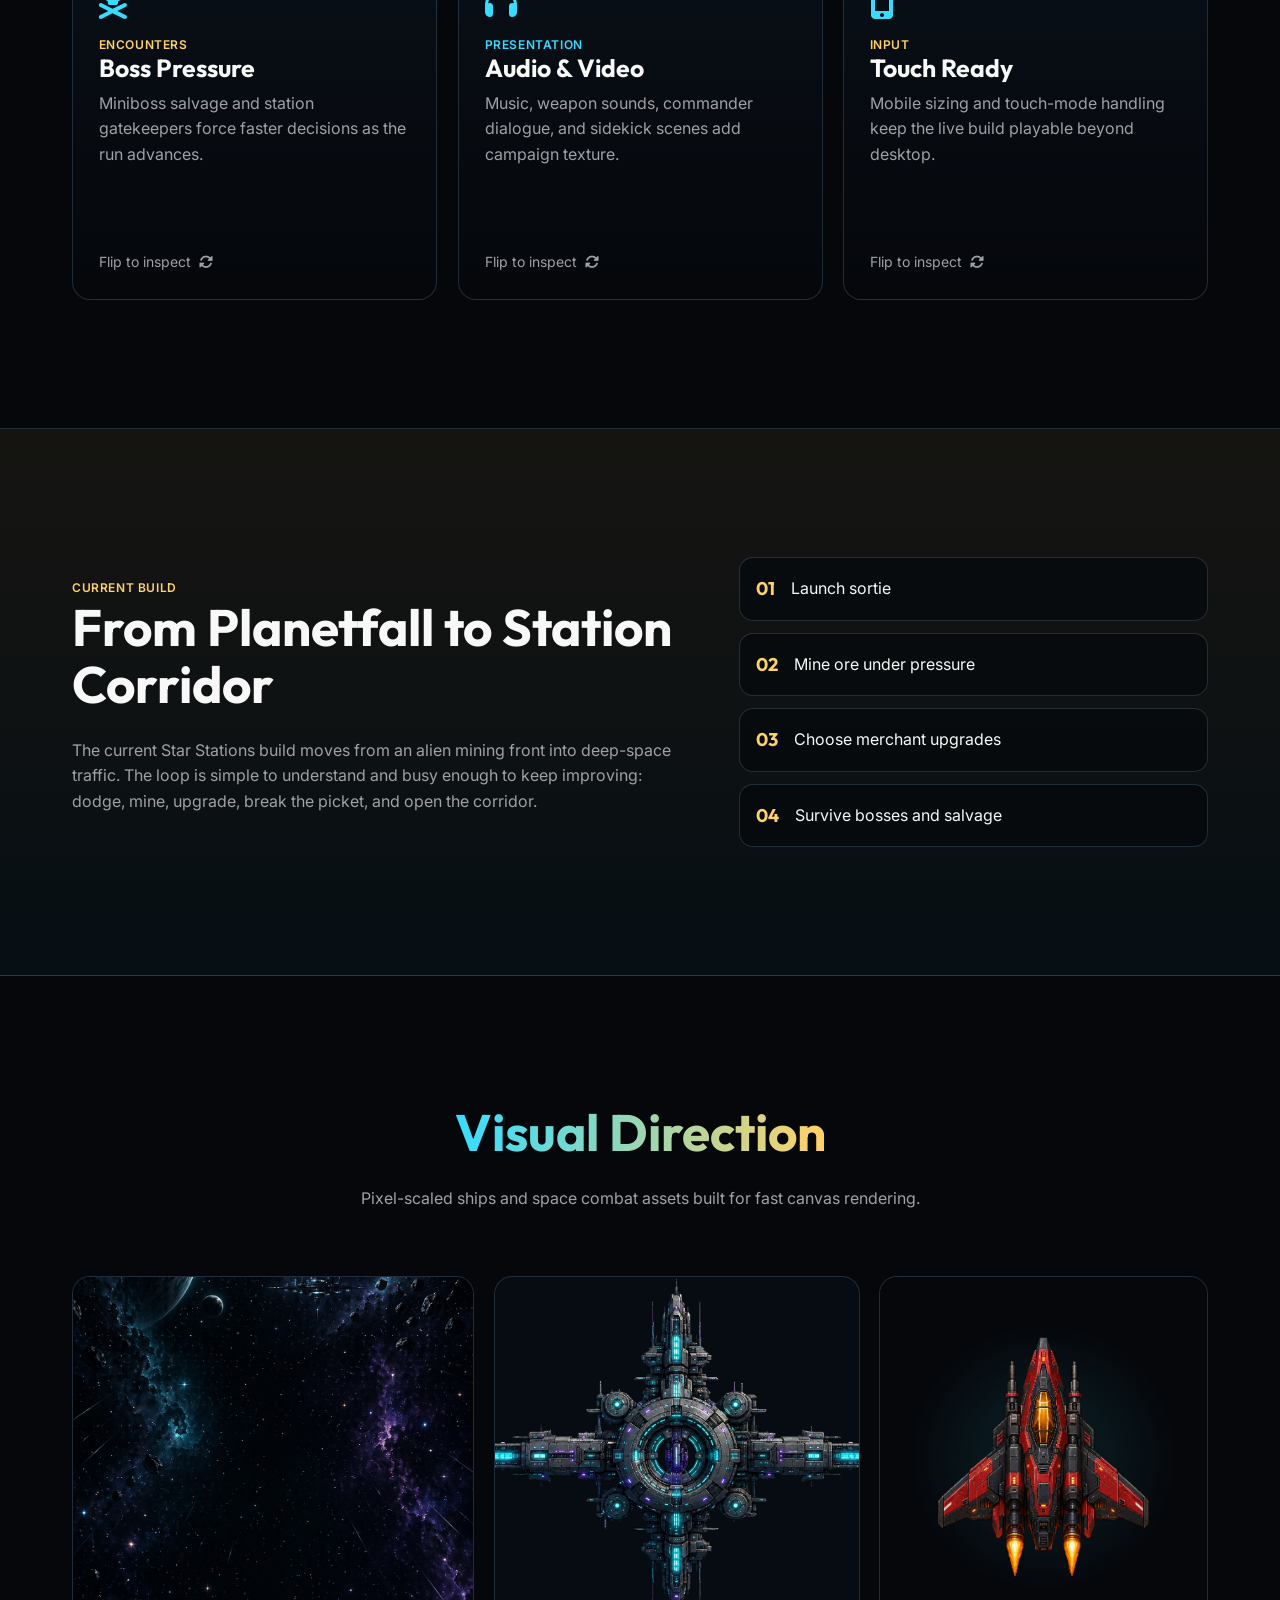
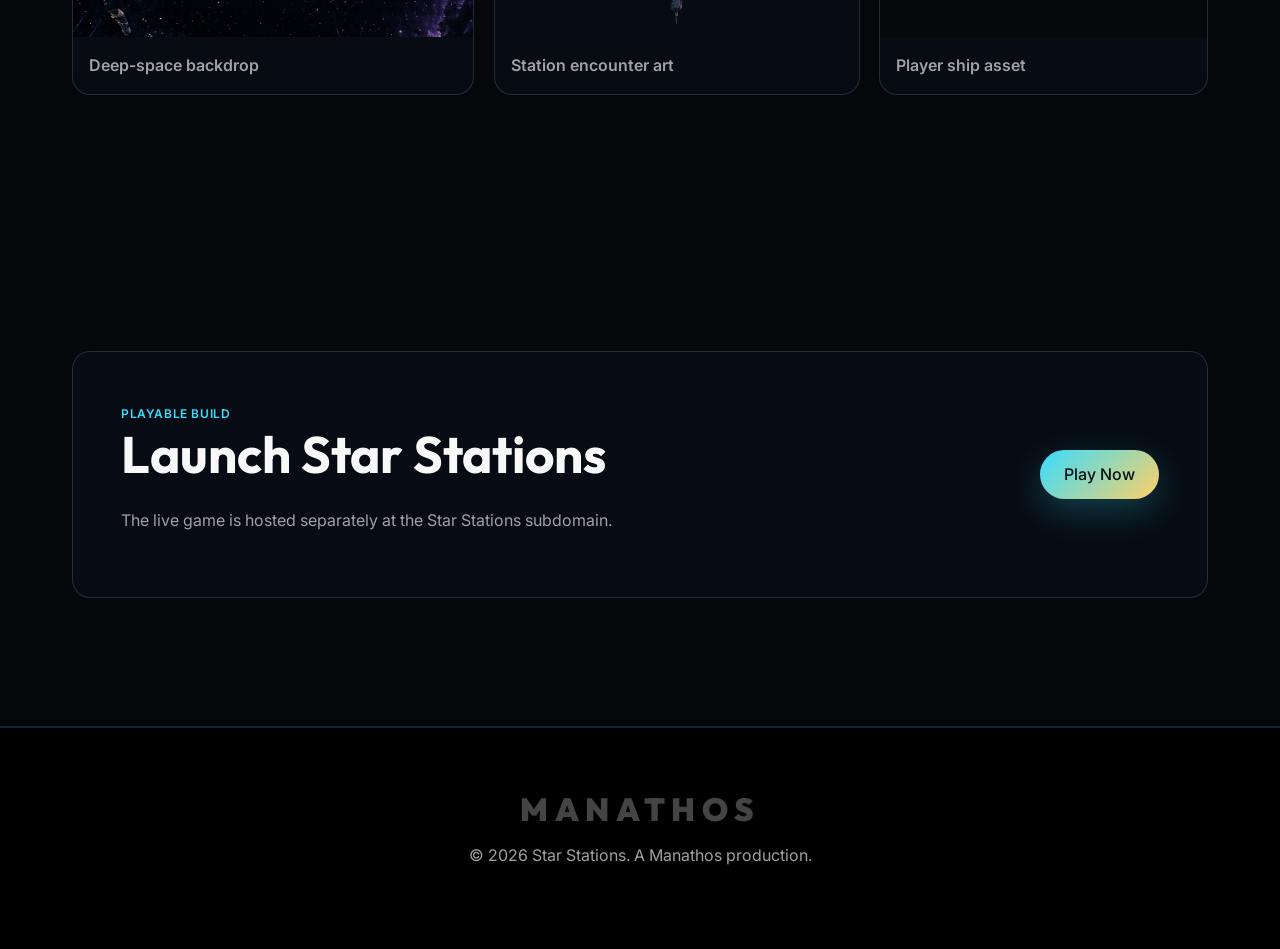
==== commit 73cebf5e: "Add Star Stations flip cards" ====
--- a/star-stations.html
+++ b/star-stations.html
@@ -33,7 +33,7 @@
             <ul class="nav-links">
                 <li><a href="#systems">Systems</a></li>
                 <li><a href="#media">Media</a></li>
-                <li><a href="https://star-stations.manathos.com" target="_blank" rel="noopener">Play</a></li>
+                <li><a href="https://play.manathos.com" target="_blank" rel="noopener">Play</a></li>
             </ul>
         </div>
     </nav>
@@ -49,7 +49,7 @@
                         with drones, survive escalating waves, and spend ore on upgrades when the merchant ship arrives.
                     </p>
                     <div class="cta-group animate-fade-in stagger-4">
-                        <a href="https://star-stations.manathos.com" target="_blank" rel="noopener"
+                        <a href="https://play.manathos.com" target="_blank" rel="noopener"
                             class="btn btn-primary btn-star">Play Live <i class="fa-solid fa-arrow-up-right-from-square"
                                 style="margin-left: 8px;"></i></a>
                         <a href="#systems" class="btn btn-outline">Explore Systems</a>
@@ -68,42 +68,120 @@
                     <p>A compact arcade loop with resource pressure, upgrade decisions, and escalating combat.</p>
                 </div>
 
-                <div class="system-grid">
-                    <article class="system-card reveal-up">
-                        <i class="fa-solid fa-crosshairs"></i>
-                        <h3>Mouse Flight</h3>
-                        <p>The ship follows the pointer while cannons fire forward automatically, keeping movement and
-                            positioning at the center of play.</p>
-                    </article>
-                    <article class="system-card reveal-up delay-100">
-                        <i class="fa-solid fa-gem"></i>
-                        <h3>Mining Drones</h3>
-                        <p>Hovering crystal clusters launches drones that carry ore back under fire, turning resource
-                            collection into a tactical risk.</p>
-                    </article>
-                    <article class="system-card reveal-up delay-200">
-                        <i class="fa-solid fa-store"></i>
-                        <h3>Merchant Upgrades</h3>
-                        <p>Score thresholds call in upgrade offers, including weapon systems, auto-mining improvements,
-                            and Guardian Drone support.</p>
-                    </article>
-                    <article class="system-card reveal-up">
-                        <i class="fa-solid fa-skull-crossbones"></i>
-                        <h3>Boss Pressure</h3>
-                        <p>Miniboss salvage, station gatekeepers, mines, laser drones, tanks, and artillery push the
-                            player into faster decisions as the run advances.</p>
-                    </article>
-                    <article class="system-card reveal-up delay-100">
-                        <i class="fa-solid fa-headphones"></i>
-                        <h3>Audio & Video</h3>
-                        <p>Original music, weapon sounds, commander dialogue, and sidekick video sequences give the
-                            canvas game a stronger campaign texture.</p>
-                    </article>
-                    <article class="system-card reveal-up delay-200">
-                        <i class="fa-solid fa-mobile-screen-button"></i>
-                        <h3>Touch Ready</h3>
-                        <p>The live build includes mobile sizing and touch-mode handling so the game can be played beyond
-                            desktop mouse control.</p>
+                <div class="star-flip-grid">
+                    <article class="project-card star-system-card reveal-flip" tabindex="0">
+                        <div class="card-inner">
+                            <div class="card-front star-card-front">
+                                <i class="fa-solid fa-crosshairs"></i>
+                                <span class="project-tag tag-cyan">Controls</span>
+                                <h3>Mouse Flight</h3>
+                                <p>The ship follows the pointer while cannons fire forward automatically.</p>
+                                <span class="interaction-hint">Flip to inspect <i class="fa-solid fa-rotate"></i></span>
+                            </div>
+                            <div class="card-back star-card-back">
+                                <h3>Flight Feel</h3>
+                                <ul>
+                                    <li><i class="fa-solid fa-location-crosshairs"></i> Pointer-follow movement</li>
+                                    <li><i class="fa-solid fa-bullseye"></i> Forward auto-fire pressure</li>
+                                    <li><i class="fa-solid fa-wave-square"></i> Dead-zone tuning for control</li>
+                                </ul>
+                            </div>
+                        </div>
+                    </article>
+                    <article class="project-card star-system-card reveal-flip delay-100" tabindex="0">
+                        <div class="card-inner">
+                            <div class="card-front star-card-front">
+                                <i class="fa-solid fa-gem"></i>
+                                <span class="project-tag tag-gold">Economy</span>
+                                <h3>Mining Drones</h3>
+                                <p>Hover crystal clusters to launch drones that carry ore back under fire.</p>
+                                <span class="interaction-hint">Flip to inspect <i class="fa-solid fa-rotate"></i></span>
+                            </div>
+                            <div class="card-back star-card-back">
+                                <h3>Ore Loop</h3>
+                                <ul>
+                                    <li><i class="fa-solid fa-robot"></i> Manual and auto-mining drones</li>
+                                    <li><i class="fa-solid fa-clock"></i> Hover charge timing</li>
+                                    <li><i class="fa-solid fa-coins"></i> Ore fuels upgrade decisions</li>
+                                </ul>
+                            </div>
+                        </div>
+                    </article>
+                    <article class="project-card star-system-card reveal-flip delay-200" tabindex="0">
+                        <div class="card-inner">
+                            <div class="card-front star-card-front">
+                                <i class="fa-solid fa-store"></i>
+                                <span class="project-tag tag-cyan">Progression</span>
+                                <h3>Merchant Upgrades</h3>
+                                <p>Score thresholds call in offers for weapons, drones, and defensive tech.</p>
+                                <span class="interaction-hint">Flip to inspect <i class="fa-solid fa-rotate"></i></span>
+                            </div>
+                            <div class="card-back star-card-back">
+                                <h3>Upgrade Picks</h3>
+                                <ul>
+                                    <li><i class="fa-solid fa-rocket"></i> Fusion missile options</li>
+                                    <li><i class="fa-solid fa-shield-halved"></i> Guardian Drone support</li>
+                                    <li><i class="fa-solid fa-arrow-trend-up"></i> Scaling merchant costs</li>
+                                </ul>
+                            </div>
+                        </div>
+                    </article>
+                    <article class="project-card star-system-card reveal-flip" tabindex="0">
+                        <div class="card-inner">
+                            <div class="card-front star-card-front">
+                                <i class="fa-solid fa-skull-crossbones"></i>
+                                <span class="project-tag tag-gold">Encounters</span>
+                                <h3>Boss Pressure</h3>
+                                <p>Miniboss salvage and station gatekeepers force faster decisions as the run advances.</p>
+                                <span class="interaction-hint">Flip to inspect <i class="fa-solid fa-rotate"></i></span>
+                            </div>
+                            <div class="card-back star-card-back">
+                                <h3>Threat Stack</h3>
+                                <ul>
+                                    <li><i class="fa-solid fa-burst"></i> Mines and laser drones</li>
+                                    <li><i class="fa-solid fa-crosshairs"></i> Tanks and artillery pressure</li>
+                                    <li><i class="fa-solid fa-circle-radiation"></i> Salvage after miniboss breaks</li>
+                                </ul>
+                            </div>
+                        </div>
+                    </article>
+                    <article class="project-card star-system-card reveal-flip delay-100" tabindex="0">
+                        <div class="card-inner">
+                            <div class="card-front star-card-front">
+                                <i class="fa-solid fa-headphones"></i>
+                                <span class="project-tag tag-cyan">Presentation</span>
+                                <h3>Audio & Video</h3>
+                                <p>Music, weapon sounds, commander dialogue, and sidekick scenes add campaign texture.</p>
+                                <span class="interaction-hint">Flip to inspect <i class="fa-solid fa-rotate"></i></span>
+                            </div>
+                            <div class="card-back star-card-back">
+                                <h3>Cinematic Layer</h3>
+                                <ul>
+                                    <li><i class="fa-solid fa-music"></i> Menu and level music</li>
+                                    <li><i class="fa-solid fa-volume-high"></i> Pooled combat audio</li>
+                                    <li><i class="fa-solid fa-video"></i> Commander and sidekick media</li>
+                                </ul>
+                            </div>
+                        </div>
+                    </article>
+                    <article class="project-card star-system-card reveal-flip delay-200" tabindex="0">
+                        <div class="card-inner">
+                            <div class="card-front star-card-front">
+                                <i class="fa-solid fa-mobile-screen-button"></i>
+                                <span class="project-tag tag-gold">Input</span>
+                                <h3>Touch Ready</h3>
+                                <p>Mobile sizing and touch-mode handling keep the live build playable beyond desktop.</p>
+                                <span class="interaction-hint">Flip to inspect <i class="fa-solid fa-rotate"></i></span>
+                            </div>
+                            <div class="card-back star-card-back">
+                                <h3>Device Support</h3>
+                                <ul>
+                                    <li><i class="fa-solid fa-up-down-left-right"></i> Touch steering behavior</li>
+                                    <li><i class="fa-solid fa-expand"></i> Dynamic viewport sizing</li>
+                                    <li><i class="fa-solid fa-hand-pointer"></i> Tap-friendly action handling</li>
+                                </ul>
+                            </div>
+                        </div>
                     </article>
                 </div>
             </div>
@@ -160,7 +238,7 @@
                         <h2>Launch Star Stations</h2>
                         <p>The live game is hosted separately at the Star Stations subdomain.</p>
                     </div>
-                    <a href="https://star-stations.manathos.com" target="_blank" rel="noopener"
+                    <a href="https://play.manathos.com" target="_blank" rel="noopener"
                         class="btn btn-primary btn-star">Play Now</a>
                 </div>
             </div>
--- a/style.css
+++ b/style.css
@@ -1783,6 +1783,74 @@
     object-fit: cover;
 }
 
+.star-flip-grid {
+    display: grid;
+    grid-template-columns: repeat(3, minmax(0, 1fr));
+    gap: 1.3rem;
+    perspective: 1200px;
+}
+
+.star-system-card.project-card {
+    height: 340px;
+    border-radius: var(--radius-card);
+}
+
+.star-system-card .card-inner,
+.star-system-card .card-front,
+.star-system-card .card-back {
+    border-radius: var(--radius-card);
+}
+
+.star-card-front,
+.star-card-back {
+    border-color: var(--border-glass);
+    background: linear-gradient(180deg, rgba(9, 16, 24, 0.94), rgba(5, 7, 11, 0.98));
+}
+
+.star-card-front {
+    padding: 1.6rem;
+    justify-content: space-between;
+}
+
+.star-card-front>i {
+    color: var(--accent-cyan);
+    font-size: 2rem;
+    margin-bottom: 1rem;
+}
+
+.star-card-front h3 {
+    font-size: 1.55rem;
+    margin-bottom: 0.6rem;
+}
+
+.star-card-front p {
+    margin-bottom: 1.25rem;
+}
+
+.star-card-front .interaction-hint {
+    margin-top: auto;
+}
+
+.star-card-back {
+    padding: 2rem;
+}
+
+.star-card-back h3 {
+    color: var(--accent-gold);
+}
+
+.star-card-back ul {
+    margin-bottom: 0;
+}
+
+.star-card-back li {
+    font-size: 0.95rem;
+}
+
+.star-card-back li i {
+    color: var(--accent-cyan);
+}
+
 .system-grid {
     display: grid;
     grid-template-columns: repeat(3, minmax(0, 1fr));
@@ -1898,7 +1966,8 @@
     }
 
     .portfolio-grid,
-    .system-grid {
+    .system-grid,
+    .star-flip-grid {
         grid-template-columns: repeat(2, minmax(0, 1fr));
     }
 
@@ -1937,6 +2006,7 @@
 
     .portfolio-grid,
     .system-grid,
+    .star-flip-grid,
     .capability-list,
     .loop-layout {
         grid-template-columns: 1fr;
@@ -1944,6 +2014,7 @@
 
     .portfolio-card,
     .system-card,
+    .star-system-card.project-card,
     .refresh-panel {
         border-radius: 14px;
     }
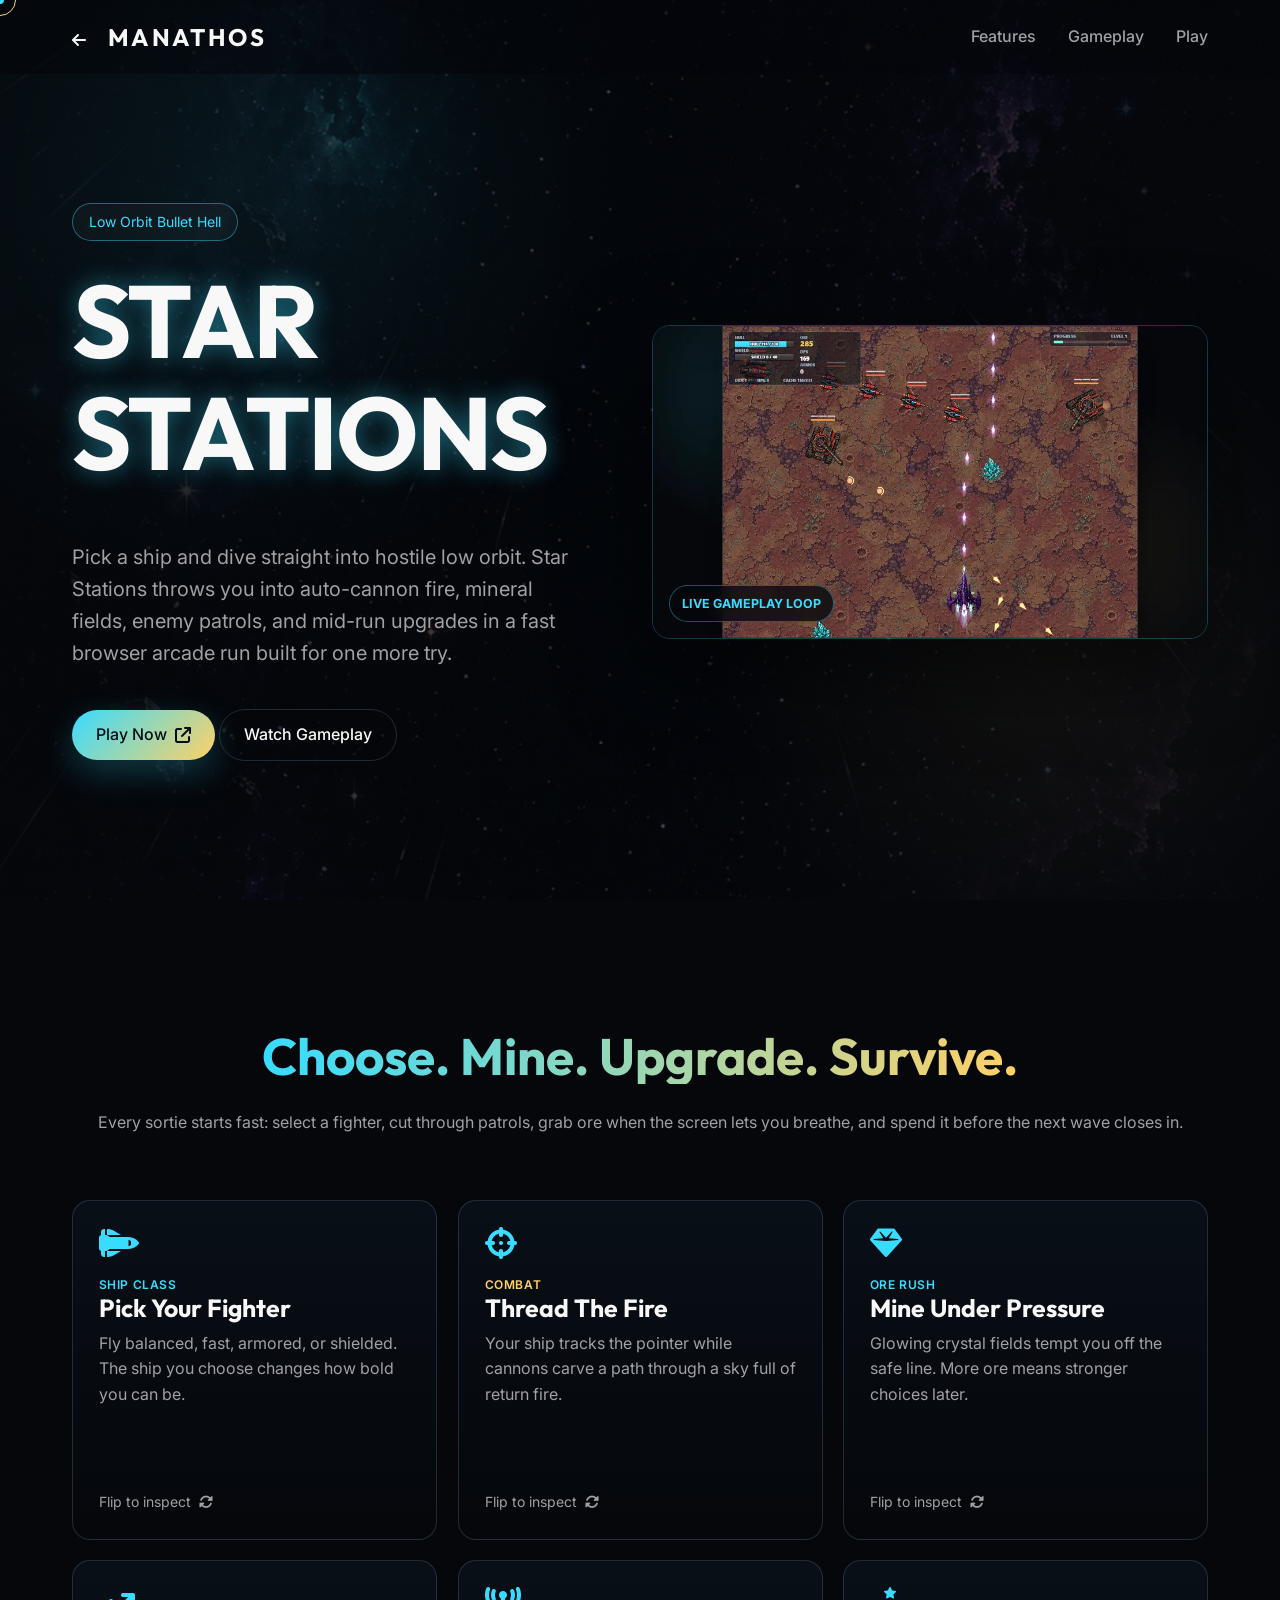
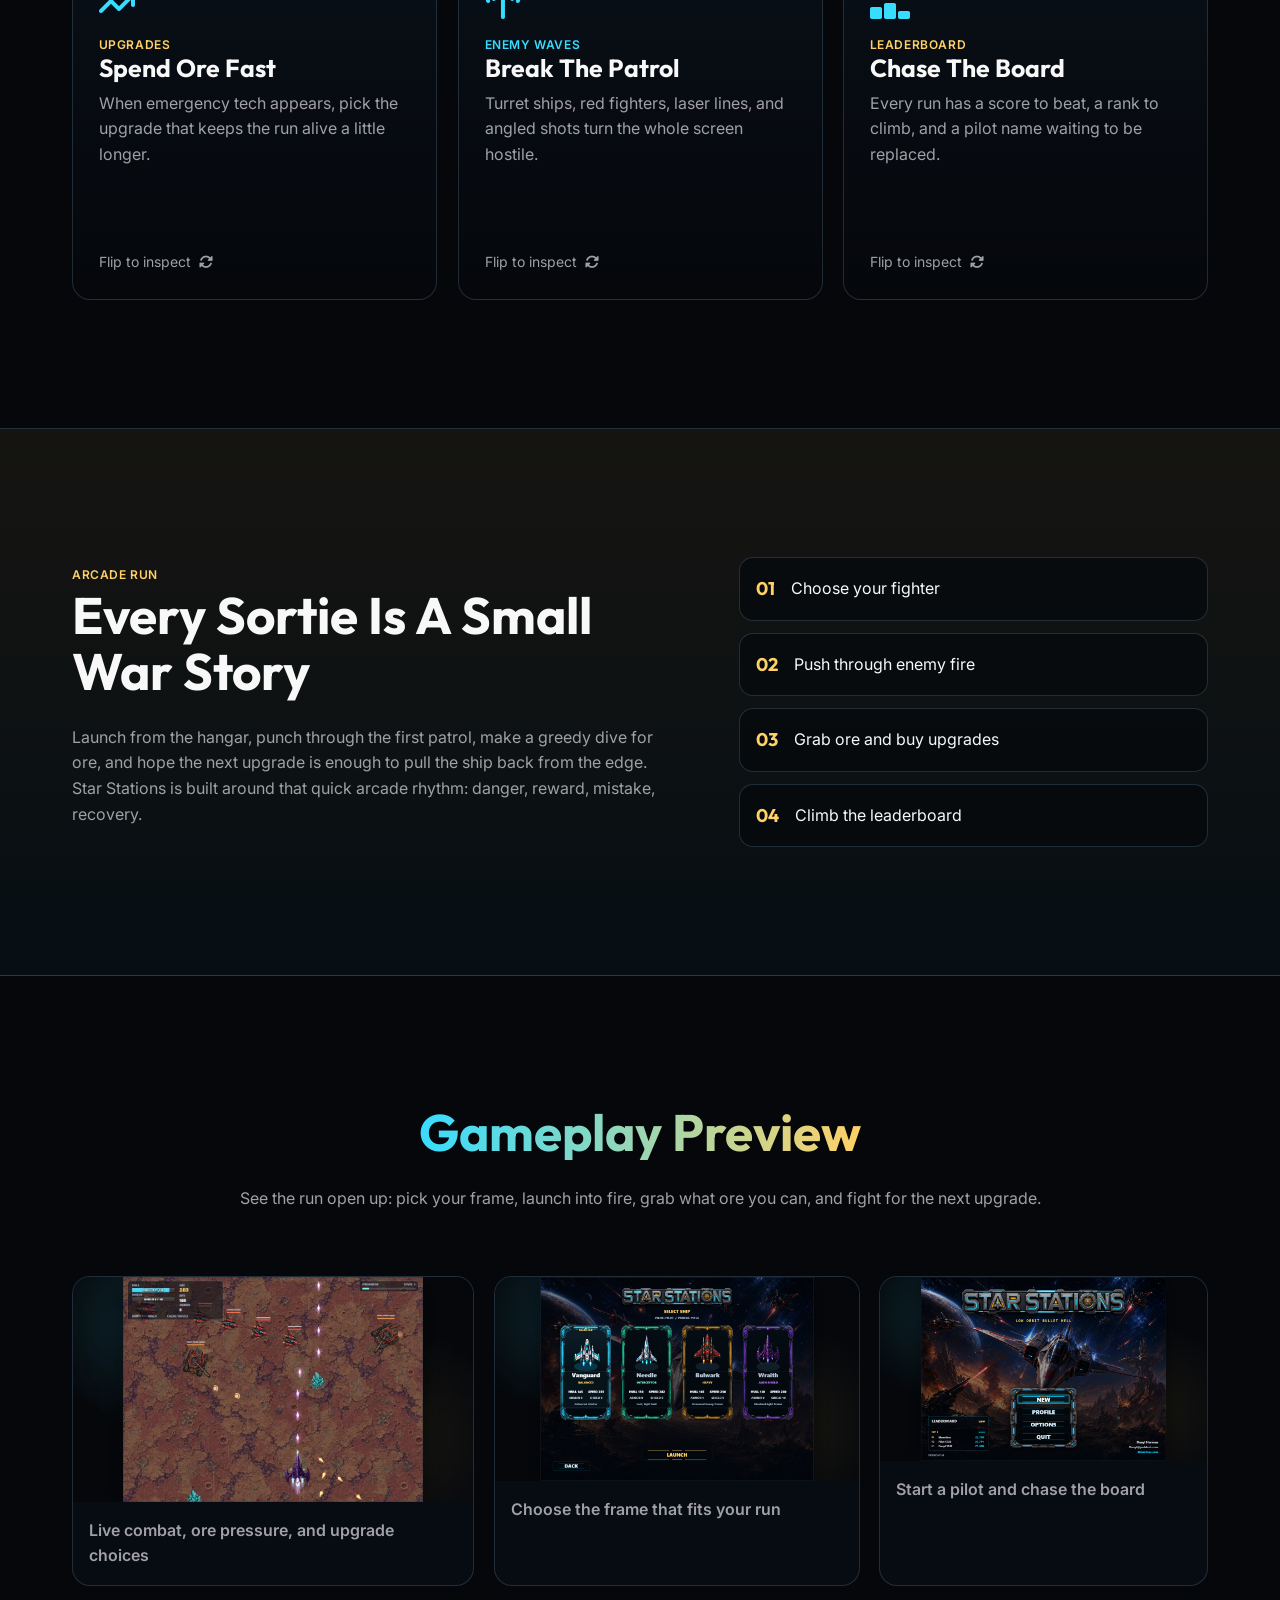
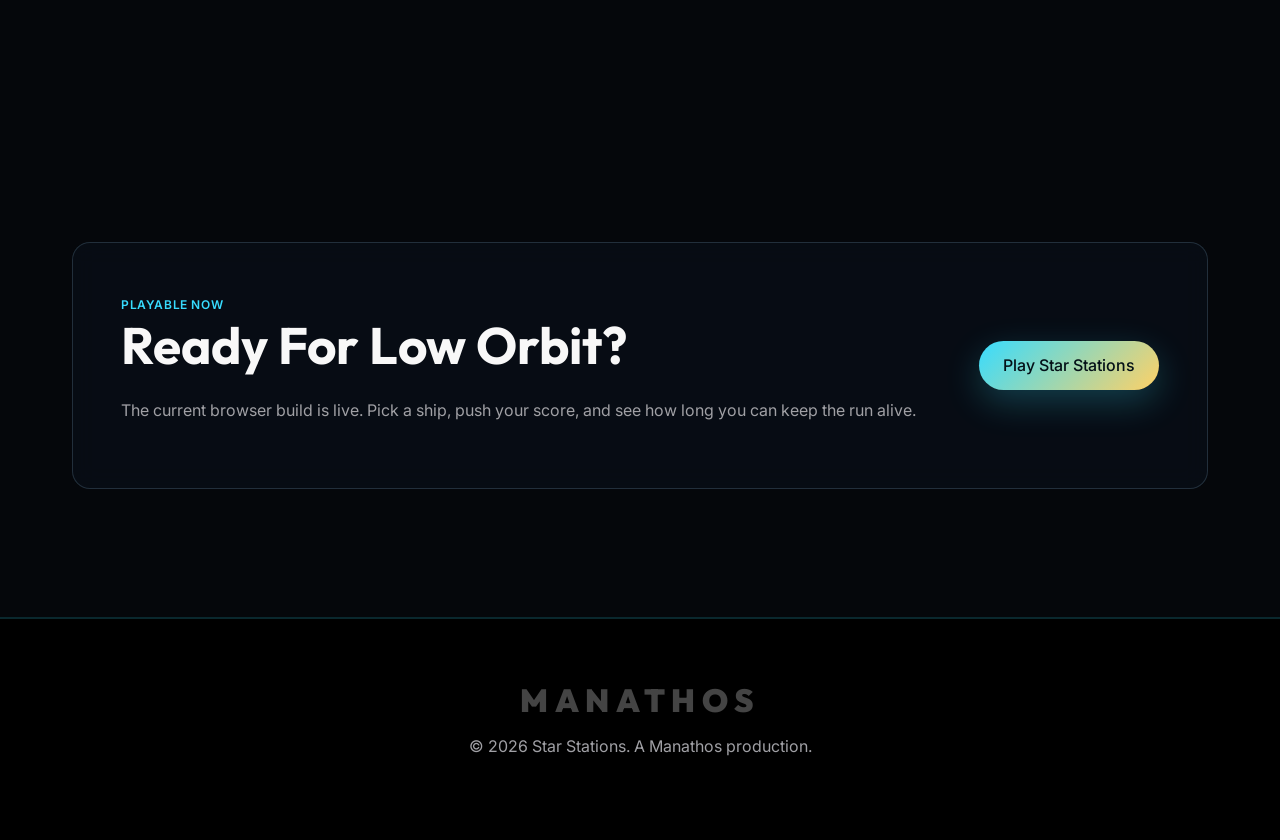
==== commit 6a9d71fa: "Refresh Star Stations page with gameplay preview" ====
--- a/star-stations.html
+++ b/star-stations.html
@@ -6,7 +6,7 @@
     <meta name="viewport" content="width=device-width, initial-scale=1.0">
     <title>Star Stations | Manathos Games</title>
     <meta name="description"
-        content="Star Stations is a live Manathos canvas game with mouse flight, mining drones, merchant upgrades, boss encounters, and mobile touch support.">
+        content="Play Star Stations, a fast browser bullet hell where pilots choose a ship, blast enemy patrols, mine ore, buy emergency upgrades, and chase the leaderboard.">
 
     <link rel="preconnect" href="https://fonts.googleapis.com">
     <link rel="preconnect" href="https://fonts.gstatic.com" crossorigin>
@@ -31,8 +31,8 @@
             <a href="index.html" class="logo"><i class="fa-solid fa-arrow-left"
                     style="margin-right: 12px; font-size: 1rem;"></i> MANATHOS</a>
             <ul class="nav-links">
-                <li><a href="#systems">Systems</a></li>
-                <li><a href="#media">Media</a></li>
+                <li><a href="#systems">Features</a></li>
+                <li><a href="#media">Gameplay</a></li>
                 <li><a href="https://play.manathos.com" target="_blank" rel="noopener">Play</a></li>
             </ul>
         </div>
@@ -43,20 +43,26 @@
             <div class="star-hero-bg" aria-hidden="true"></div>
             <div class="container star-hero-layout">
                 <div class="star-hero-copy">
-                    <span class="badge badge-star animate-fade-in stagger-1">Live Canvas Game</span>
+                    <span class="badge badge-star animate-fade-in stagger-1">Low Orbit Bullet Hell</span>
                     <h1 class="animate-fade-in stagger-2">STAR STATIONS</h1>
-                    <p class="subtitle animate-fade-in stagger-3">Fly through hostile orbital sectors, mine crystals
-                        with drones, survive escalating waves, and spend ore on upgrades when the merchant ship arrives.
+                    <p class="subtitle animate-fade-in stagger-3">Pick a ship and dive straight into hostile low orbit.
+                        Star Stations throws you into auto-cannon fire, mineral fields, enemy patrols, and mid-run
+                        upgrades in a fast browser arcade run built for one more try.
                     </p>
                     <div class="cta-group animate-fade-in stagger-4">
                         <a href="https://play.manathos.com" target="_blank" rel="noopener"
-                            class="btn btn-primary btn-star">Play Live <i class="fa-solid fa-arrow-up-right-from-square"
+                            class="btn btn-primary btn-star">Play Now <i class="fa-solid fa-arrow-up-right-from-square"
                                 style="margin-left: 8px;"></i></a>
-                        <a href="#systems" class="btn btn-outline">Explore Systems</a>
+                        <a href="#media" class="btn btn-outline">Watch Gameplay</a>
                     </div>
                 </div>
                 <div class="star-hero-art animate-fade-in stagger-3">
-                    <img src="assets/starstations/main-menu-box-art-4x3.png" alt="Star Stations key art">
+                    <picture>
+                        <source srcset="assets/starstations/star-stations-gameplay-preview.webp" type="image/webp">
+                        <img src="assets/starstations/star-stations-gameplay-poster.png"
+                            alt="Animated Star Stations gameplay with combat, mining, and upgrade choices">
+                    </picture>
+                    <span class="star-preview-label">Live gameplay loop</span>
                 </div>
             </div>
         </section>
@@ -64,26 +70,83 @@
         <section id="systems" class="wrapper">
             <div class="container">
                 <div class="section-header reveal-up">
-                    <h2 class="gradient-text">Game Systems</h2>
-                    <p>A compact arcade loop with resource pressure, upgrade decisions, and escalating combat.</p>
+                    <h2 class="gradient-text">Choose. Mine. Upgrade. Survive.</h2>
+                    <p>Every sortie starts fast: select a fighter, cut through patrols, grab ore when the screen lets you breathe, and spend it before the next wave closes in.</p>
                 </div>
 
                 <div class="star-flip-grid">
                     <article class="project-card star-system-card reveal-flip" tabindex="0">
                         <div class="card-inner">
                             <div class="card-front star-card-front">
+                                <i class="fa-solid fa-shuttle-space"></i>
+                                <span class="project-tag tag-cyan">Ship Class</span>
+                                <h3>Pick Your Fighter</h3>
+                                <p>Fly balanced, fast, armored, or shielded. The ship you choose changes how bold you can be.</p>
+                                <span class="interaction-hint">Flip to inspect <i class="fa-solid fa-rotate"></i></span>
+                            </div>
+                            <div class="card-back star-card-back">
+                                <h3>Four Frames</h3>
+                                <ul>
+                                    <li><i class="fa-solid fa-bolt"></i> Vanguard balanced starter</li>
+                                    <li><i class="fa-solid fa-gauge-high"></i> Needle high-speed interceptor</li>
+                                    <li><i class="fa-solid fa-shield-halved"></i> Bulwark and Wraith defensive picks</li>
+                                </ul>
+                            </div>
+                        </div>
+                    </article>
+                    <article class="project-card star-system-card reveal-flip delay-100" tabindex="0">
+                        <div class="card-inner">
+                            <div class="card-front star-card-front">
                                 <i class="fa-solid fa-crosshairs"></i>
-                                <span class="project-tag tag-cyan">Controls</span>
-                                <h3>Mouse Flight</h3>
-                                <p>The ship follows the pointer while cannons fire forward automatically.</p>
-                                <span class="interaction-hint">Flip to inspect <i class="fa-solid fa-rotate"></i></span>
-                            </div>
-                            <div class="card-back star-card-back">
-                                <h3>Flight Feel</h3>
-                                <ul>
-                                    <li><i class="fa-solid fa-location-crosshairs"></i> Pointer-follow movement</li>
-                                    <li><i class="fa-solid fa-bullseye"></i> Forward auto-fire pressure</li>
-                                    <li><i class="fa-solid fa-wave-square"></i> Dead-zone tuning for control</li>
+                                <span class="project-tag tag-gold">Combat</span>
+                                <h3>Thread The Fire</h3>
+                                <p>Your ship tracks the pointer while cannons carve a path through a sky full of return fire.</p>
+                                <span class="interaction-hint">Flip to inspect <i class="fa-solid fa-rotate"></i></span>
+                            </div>
+                            <div class="card-back star-card-back">
+                                <h3>Arcade Control</h3>
+                                <ul>
+                                    <li><i class="fa-solid fa-location-crosshairs"></i> Pointer-driven dodging</li>
+                                    <li><i class="fa-solid fa-bullseye"></i> Constant forward fire</li>
+                                    <li><i class="fa-solid fa-burst"></i> Explosions, score bursts, and near misses</li>
+                                </ul>
+                            </div>
+                        </div>
+                    </article>
+                    <article class="project-card star-system-card reveal-flip delay-200" tabindex="0">
+                        <div class="card-inner">
+                            <div class="card-front star-card-front">
+                                <i class="fa-solid fa-gem"></i>
+                                <span class="project-tag tag-cyan">Ore Rush</span>
+                                <h3>Mine Under Pressure</h3>
+                                <p>Glowing crystal fields tempt you off the safe line. More ore means stronger choices later.</p>
+                                <span class="interaction-hint">Flip to inspect <i class="fa-solid fa-rotate"></i></span>
+                            </div>
+                            <div class="card-back star-card-back">
+                                <h3>Risk Pays</h3>
+                                <ul>
+                                    <li><i class="fa-solid fa-coins"></i> Collect ore during combat</li>
+                                    <li><i class="fa-solid fa-robot"></i> Drones help feed the economy</li>
+                                    <li><i class="fa-solid fa-box"></i> Cache pressure keeps runs moving</li>
+                                </ul>
+                            </div>
+                        </div>
+                    </article>
+                    <article class="project-card star-system-card reveal-flip" tabindex="0">
+                        <div class="card-inner">
+                            <div class="card-front star-card-front">
+                                <i class="fa-solid fa-arrow-trend-up"></i>
+                                <span class="project-tag tag-gold">Upgrades</span>
+                                <h3>Spend Ore Fast</h3>
+                                <p>When emergency tech appears, pick the upgrade that keeps the run alive a little longer.</p>
+                                <span class="interaction-hint">Flip to inspect <i class="fa-solid fa-rotate"></i></span>
+                            </div>
+                            <div class="card-back star-card-back">
+                                <h3>Emergency Tech</h3>
+                                <ul>
+                                    <li><i class="fa-solid fa-shield-halved"></i> Defensive support cards</li>
+                                    <li><i class="fa-solid fa-rocket"></i> Firepower boosts</li>
+                                    <li><i class="fa-solid fa-clock"></i> Quick choices in the middle of danger</li>
                                 </ul>
                             </div>
                         </div>
@@ -91,18 +154,18 @@
                     <article class="project-card star-system-card reveal-flip delay-100" tabindex="0">
                         <div class="card-inner">
                             <div class="card-front star-card-front">
-                                <i class="fa-solid fa-gem"></i>
-                                <span class="project-tag tag-gold">Economy</span>
-                                <h3>Mining Drones</h3>
-                                <p>Hover crystal clusters to launch drones that carry ore back under fire.</p>
-                                <span class="interaction-hint">Flip to inspect <i class="fa-solid fa-rotate"></i></span>
-                            </div>
-                            <div class="card-back star-card-back">
-                                <h3>Ore Loop</h3>
-                                <ul>
-                                    <li><i class="fa-solid fa-robot"></i> Manual and auto-mining drones</li>
-                                    <li><i class="fa-solid fa-clock"></i> Hover charge timing</li>
-                                    <li><i class="fa-solid fa-coins"></i> Ore fuels upgrade decisions</li>
+                                <i class="fa-solid fa-tower-broadcast"></i>
+                                <span class="project-tag tag-cyan">Enemy Waves</span>
+                                <h3>Break The Patrol</h3>
+                                <p>Turret ships, red fighters, laser lines, and angled shots turn the whole screen hostile.</p>
+                                <span class="interaction-hint">Flip to inspect <i class="fa-solid fa-rotate"></i></span>
+                            </div>
+                            <div class="card-back star-card-back">
+                                <h3>Pressure Stack</h3>
+                                <ul>
+                                    <li><i class="fa-solid fa-crosshairs"></i> Enemy health bars</li>
+                                    <li><i class="fa-solid fa-wand-sparkles"></i> Tracking laser pressure</li>
+                                    <li><i class="fa-solid fa-triangle-exclamation"></i> Fire lanes from multiple angles</li>
                                 </ul>
                             </div>
                         </div>
@@ -110,75 +173,18 @@
                     <article class="project-card star-system-card reveal-flip delay-200" tabindex="0">
                         <div class="card-inner">
                             <div class="card-front star-card-front">
-                                <i class="fa-solid fa-store"></i>
-                                <span class="project-tag tag-cyan">Progression</span>
-                                <h3>Merchant Upgrades</h3>
-                                <p>Score thresholds call in offers for weapons, drones, and defensive tech.</p>
-                                <span class="interaction-hint">Flip to inspect <i class="fa-solid fa-rotate"></i></span>
-                            </div>
-                            <div class="card-back star-card-back">
-                                <h3>Upgrade Picks</h3>
-                                <ul>
-                                    <li><i class="fa-solid fa-rocket"></i> Fusion missile options</li>
-                                    <li><i class="fa-solid fa-shield-halved"></i> Guardian Drone support</li>
-                                    <li><i class="fa-solid fa-arrow-trend-up"></i> Scaling merchant costs</li>
-                                </ul>
-                            </div>
-                        </div>
-                    </article>
-                    <article class="project-card star-system-card reveal-flip" tabindex="0">
-                        <div class="card-inner">
-                            <div class="card-front star-card-front">
-                                <i class="fa-solid fa-skull-crossbones"></i>
-                                <span class="project-tag tag-gold">Encounters</span>
-                                <h3>Boss Pressure</h3>
-                                <p>Miniboss salvage and station gatekeepers force faster decisions as the run advances.</p>
-                                <span class="interaction-hint">Flip to inspect <i class="fa-solid fa-rotate"></i></span>
-                            </div>
-                            <div class="card-back star-card-back">
-                                <h3>Threat Stack</h3>
-                                <ul>
-                                    <li><i class="fa-solid fa-burst"></i> Mines and laser drones</li>
-                                    <li><i class="fa-solid fa-crosshairs"></i> Tanks and artillery pressure</li>
-                                    <li><i class="fa-solid fa-circle-radiation"></i> Salvage after miniboss breaks</li>
-                                </ul>
-                            </div>
-                        </div>
-                    </article>
-                    <article class="project-card star-system-card reveal-flip delay-100" tabindex="0">
-                        <div class="card-inner">
-                            <div class="card-front star-card-front">
-                                <i class="fa-solid fa-headphones"></i>
-                                <span class="project-tag tag-cyan">Presentation</span>
-                                <h3>Audio & Video</h3>
-                                <p>Music, weapon sounds, commander dialogue, and sidekick scenes add campaign texture.</p>
-                                <span class="interaction-hint">Flip to inspect <i class="fa-solid fa-rotate"></i></span>
-                            </div>
-                            <div class="card-back star-card-back">
-                                <h3>Cinematic Layer</h3>
-                                <ul>
-                                    <li><i class="fa-solid fa-music"></i> Menu and level music</li>
-                                    <li><i class="fa-solid fa-volume-high"></i> Pooled combat audio</li>
-                                    <li><i class="fa-solid fa-video"></i> Commander and sidekick media</li>
-                                </ul>
-                            </div>
-                        </div>
-                    </article>
-                    <article class="project-card star-system-card reveal-flip delay-200" tabindex="0">
-                        <div class="card-inner">
-                            <div class="card-front star-card-front">
-                                <i class="fa-solid fa-mobile-screen-button"></i>
-                                <span class="project-tag tag-gold">Input</span>
-                                <h3>Touch Ready</h3>
-                                <p>Mobile sizing and touch-mode handling keep the live build playable beyond desktop.</p>
-                                <span class="interaction-hint">Flip to inspect <i class="fa-solid fa-rotate"></i></span>
-                            </div>
-                            <div class="card-back star-card-back">
-                                <h3>Device Support</h3>
-                                <ul>
-                                    <li><i class="fa-solid fa-up-down-left-right"></i> Touch steering behavior</li>
-                                    <li><i class="fa-solid fa-expand"></i> Dynamic viewport sizing</li>
-                                    <li><i class="fa-solid fa-hand-pointer"></i> Tap-friendly action handling</li>
+                                <i class="fa-solid fa-ranking-star"></i>
+                                <span class="project-tag tag-gold">Leaderboard</span>
+                                <h3>Chase The Board</h3>
+                                <p>Every run has a score to beat, a rank to climb, and a pilot name waiting to be replaced.</p>
+                                <span class="interaction-hint">Flip to inspect <i class="fa-solid fa-rotate"></i></span>
+                            </div>
+                            <div class="card-back star-card-back">
+                                <h3>One More Try</h3>
+                                <ul>
+                                    <li><i class="fa-solid fa-table-list"></i> Title-screen leaderboard</li>
+                                    <li><i class="fa-solid fa-star"></i> Points from enemy kills</li>
+                                    <li><i class="fa-solid fa-rotate-right"></i> Fast restart energy</li>
                                 </ul>
                             </div>
                         </div>
@@ -191,17 +197,17 @@
             <div class="container">
                 <div class="loop-layout reveal-up">
                     <div>
-                        <span class="project-tag tag-gold">Current Build</span>
-                        <h2>From Planetfall to Station Corridor</h2>
-                        <p>The current Star Stations build moves from an alien mining front into deep-space traffic.
-                            The loop is simple to understand and busy enough to keep improving: dodge, mine, upgrade,
-                            break the picket, and open the corridor.</p>
+                        <span class="project-tag tag-gold">Arcade Run</span>
+                        <h2>Every Sortie Is A Small War Story</h2>
+                        <p>Launch from the hangar, punch through the first patrol, make a greedy dive for ore, and hope
+                            the next upgrade is enough to pull the ship back from the edge. Star Stations is built around
+                            that quick arcade rhythm: danger, reward, mistake, recovery.</p>
                     </div>
                     <div class="loop-steps">
-                        <div><strong>01</strong><span>Launch sortie</span></div>
-                        <div><strong>02</strong><span>Mine ore under pressure</span></div>
-                        <div><strong>03</strong><span>Choose merchant upgrades</span></div>
-                        <div><strong>04</strong><span>Survive bosses and salvage</span></div>
+                        <div><strong>01</strong><span>Choose your fighter</span></div>
+                        <div><strong>02</strong><span>Push through enemy fire</span></div>
+                        <div><strong>03</strong><span>Grab ore and buy upgrades</span></div>
+                        <div><strong>04</strong><span>Climb the leaderboard</span></div>
                     </div>
                 </div>
             </div>
@@ -210,21 +216,25 @@
         <section id="media" class="wrapper">
             <div class="container">
                 <div class="section-header reveal-up">
-                    <h2 class="gradient-text">Visual Direction</h2>
-                    <p>Pixel-scaled ships and space combat assets built for fast canvas rendering.</p>
+                    <h2 class="gradient-text">Gameplay Preview</h2>
+                    <p>See the run open up: pick your frame, launch into fire, grab what ore you can, and fight for the next upgrade.</p>
                 </div>
                 <div class="media-grid">
                     <figure class="media-panel reveal-up">
-                        <img src="assets/starstations/level-two-space-background.png" alt="Star Stations space backdrop">
-                        <figcaption>Deep-space backdrop</figcaption>
+                        <picture>
+                            <source srcset="assets/starstations/star-stations-gameplay-preview.webp" type="image/webp">
+                            <img src="assets/starstations/star-stations-gameplay-poster.png"
+                                alt="Animated Star Stations gameplay with enemy fire and upgrade choices">
+                        </picture>
+                        <figcaption>Live combat, ore pressure, and upgrade choices</figcaption>
                     </figure>
                     <figure class="media-panel reveal-up delay-100">
-                        <img src="assets/starstations/level-two-space-station.png" alt="Star Stations orbital station">
-                        <figcaption>Station encounter art</figcaption>
+                        <img src="assets/starstations/live-ship-select.png" alt="Star Stations current ship selection screen">
+                        <figcaption>Choose the frame that fits your run</figcaption>
                     </figure>
                     <figure class="media-panel reveal-up delay-200">
-                        <img src="assets/starstations/player-ship-assault.png" alt="Star Stations assault ship">
-                        <figcaption>Player ship asset</figcaption>
+                        <img src="assets/starstations/live-main-menu.png" alt="Star Stations current main menu and leaderboard">
+                        <figcaption>Start a pilot and chase the board</figcaption>
                     </figure>
                 </div>
             </div>
@@ -234,12 +244,12 @@
             <div class="container reveal-up">
                 <div class="star-cta glass-panel">
                     <div>
-                        <span class="project-tag tag-cyan">Playable Build</span>
-                        <h2>Launch Star Stations</h2>
-                        <p>The live game is hosted separately at the Star Stations subdomain.</p>
+                        <span class="project-tag tag-cyan">Playable Now</span>
+                        <h2>Ready For Low Orbit?</h2>
+                        <p>The current browser build is live. Pick a ship, push your score, and see how long you can keep the run alive.</p>
                     </div>
                     <a href="https://play.manathos.com" target="_blank" rel="noopener"
-                        class="btn btn-primary btn-star">Play Now</a>
+                        class="btn btn-primary btn-star">Play Star Stations</a>
                 </div>
             </div>
         </section>
--- a/style.css
+++ b/style.css
@@ -1771,16 +1771,41 @@
 }
 
 .star-hero-art {
+    position: relative;
     border: 1px solid rgba(55, 220, 255, 0.25);
     border-radius: var(--radius-card);
     overflow: hidden;
     box-shadow: 0 30px 90px rgba(0, 0, 0, 0.5);
 }
 
+.star-hero-art picture,
+.media-panel picture {
+    display: block;
+}
+
 .star-hero-art img {
     width: 100%;
-    aspect-ratio: 4 / 3;
+    aspect-ratio: 16 / 9;
     object-fit: cover;
+}
+
+.star-preview-label {
+    position: absolute;
+    left: 1rem;
+    bottom: 1rem;
+    display: inline-flex;
+    align-items: center;
+    min-height: 32px;
+    padding: 0.45rem 0.75rem;
+    border: 1px solid rgba(55, 220, 255, 0.36);
+    border-radius: 999px;
+    background: rgba(5, 7, 11, 0.76);
+    color: var(--accent-cyan);
+    font-size: 0.78rem;
+    font-weight: 700;
+    text-transform: uppercase;
+    letter-spacing: 0;
+    backdrop-filter: blur(10px);
 }
 
 .star-flip-grid {
@@ -1921,18 +1946,13 @@
 
 .media-panel img {
     width: 100%;
-    height: 360px;
+    aspect-ratio: 16 / 9;
+    height: auto;
     object-fit: cover;
 }
 
-.media-panel:nth-child(1) img {
-    object-position: center 28%;
-}
-
 .media-panel:nth-child(3) img {
-    object-fit: contain;
-    padding: 2rem;
-    background: radial-gradient(circle at center, rgba(55, 220, 255, 0.13), transparent 55%), #05070b;
+    object-position: center center;
 }
 
 .media-panel figcaption {
@@ -2058,6 +2078,6 @@
     }
 
     .media-panel img {
-        height: 280px;
-    }
-}
+        aspect-ratio: 16 / 9;
+    }
+}
